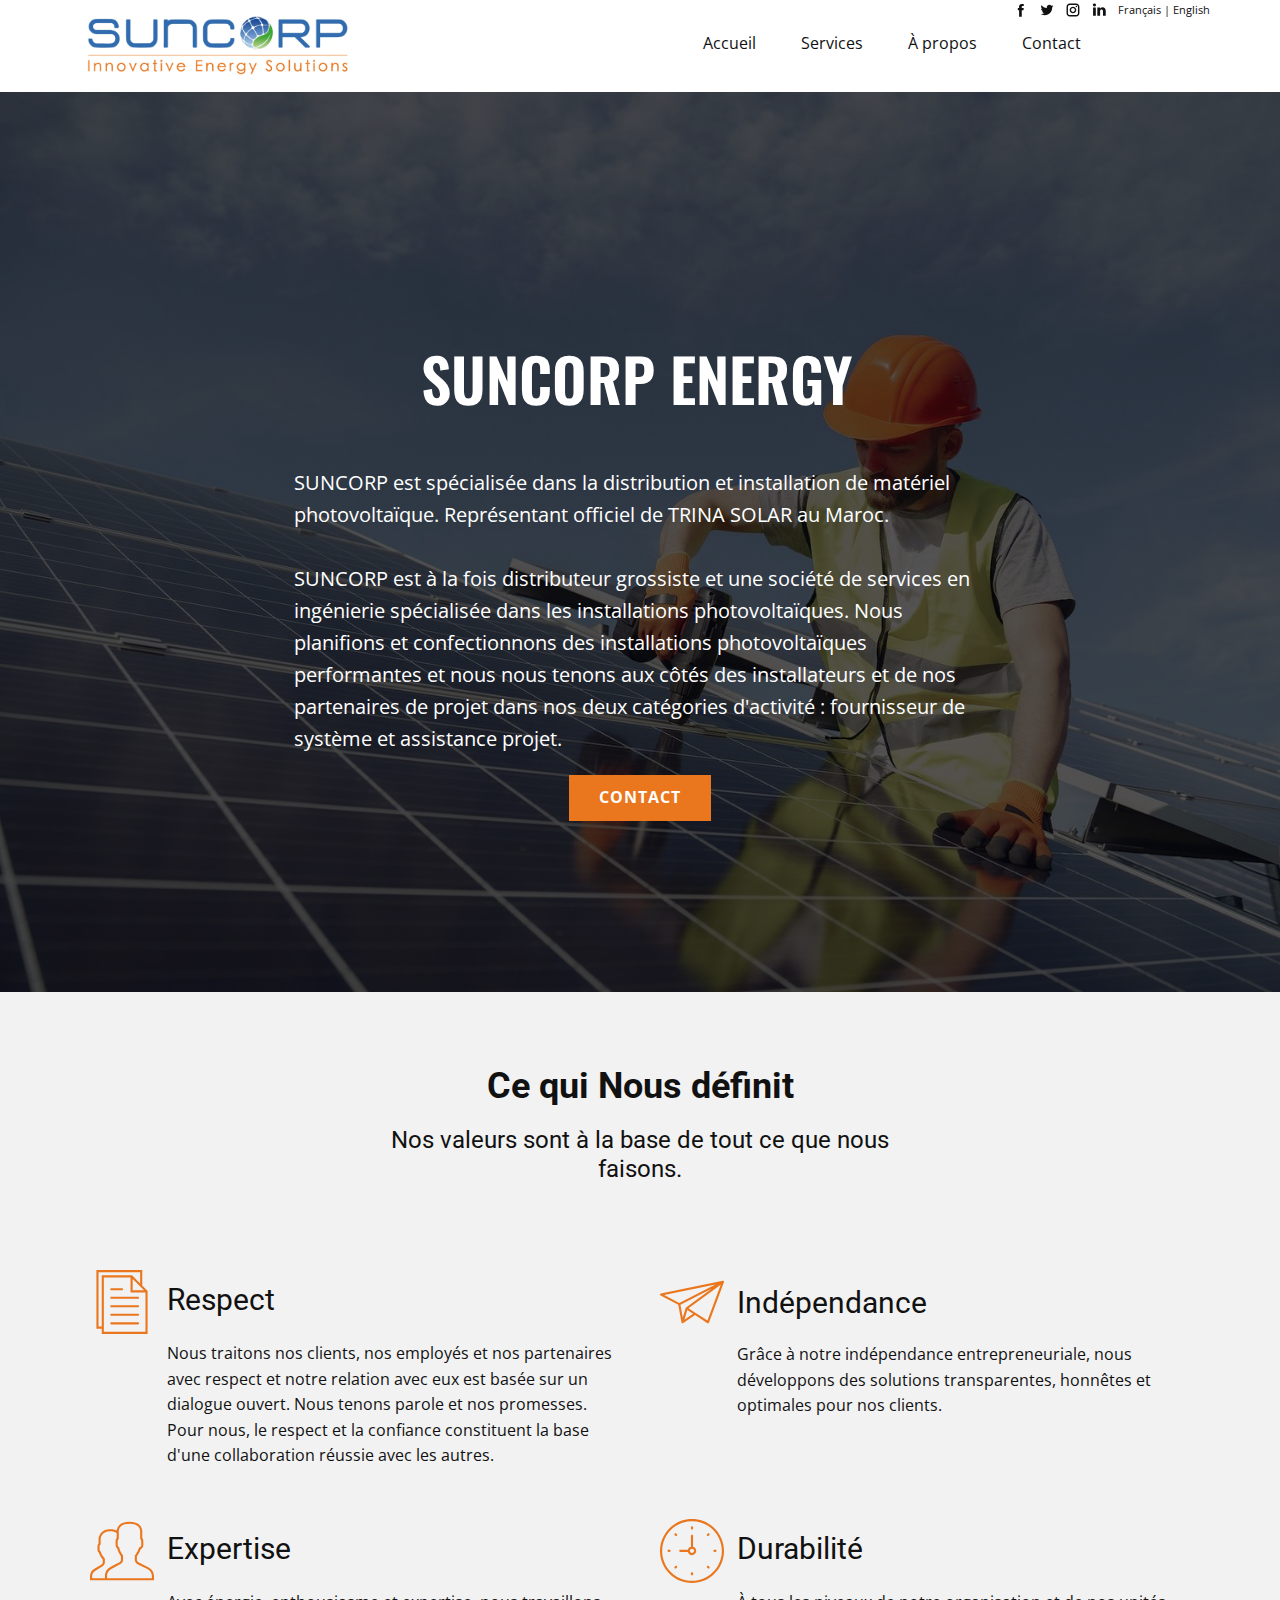
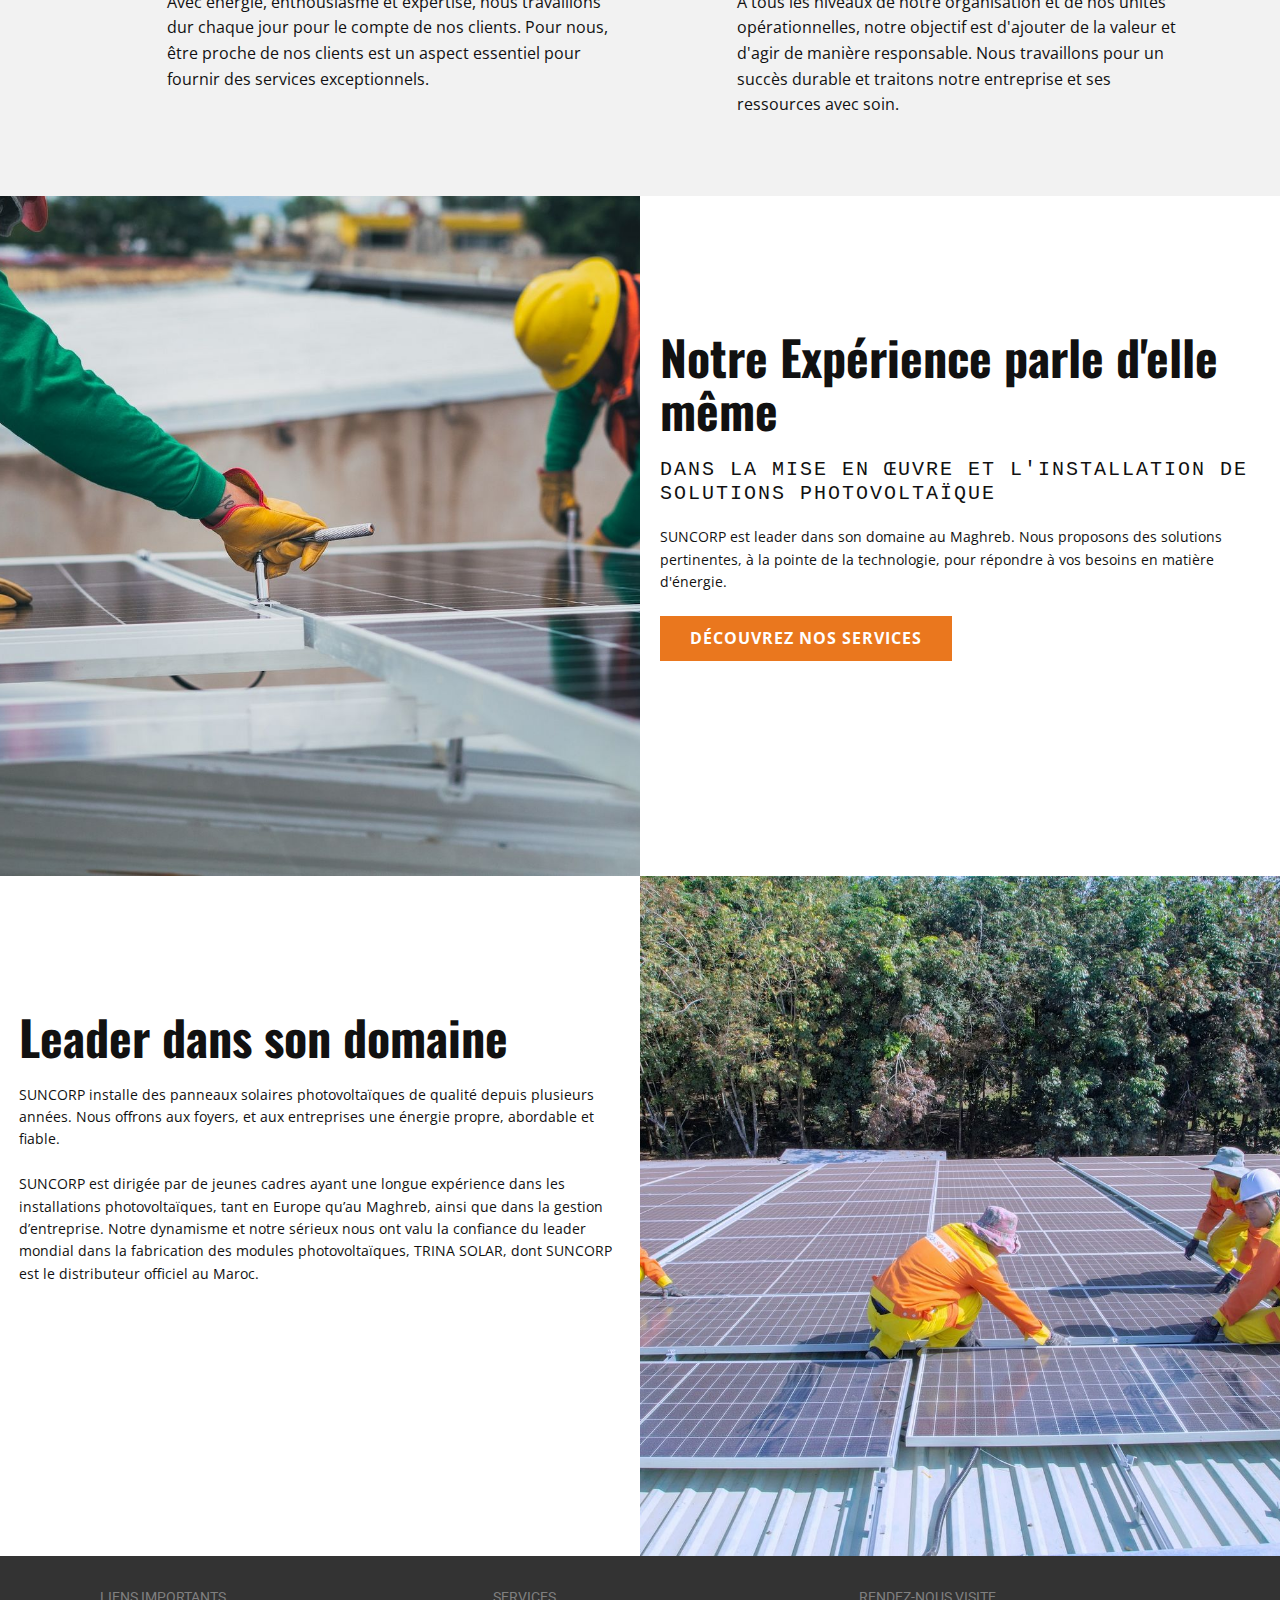
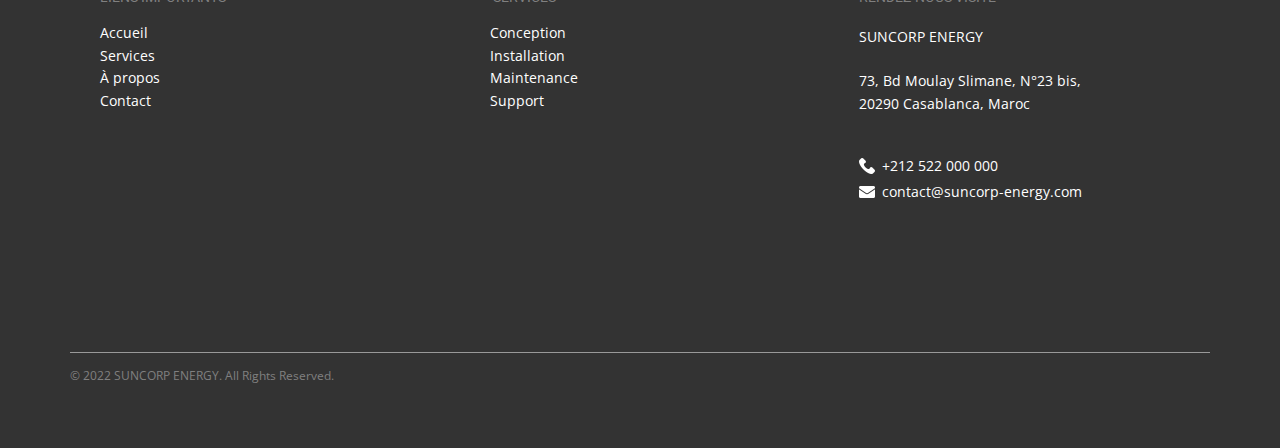
==== about.html @ 99ad9b50 "Update website" ====
<!DOCTYPE html>
<html style="font-size: 16px;">
  <head>
    <meta name="viewport" content="width=device-width, initial-scale=1.0">
    <meta charset="utf-8">
    <meta name="keywords" content="">
    <meta name="description" content="">
    <meta name="page_type" content="np-template-header-footer-from-plugin">
    <title>SUNCORP - À propos</title>
    <link rel="stylesheet" href="nicepage.css" media="screen">
<link rel="stylesheet" href="about.css" media="screen">
    <script class="u-script" type="text/javascript" src="jquery.js" defer=""></script>
    <script class="u-script" type="text/javascript" src="nicepage.js" defer=""></script>
    <link rel="icon" href="images/favicon.png">
    <link id="u-theme-google-font" rel="stylesheet" href="https://fonts.googleapis.com/css?family=Roboto:100,100i,300,300i,400,400i,500,500i,700,700i,900,900i|Open+Sans:300,300i,400,400i,500,500i,600,600i,700,700i,800,800i">
    <link id="u-page-google-font" rel="stylesheet" href="https://fonts.googleapis.com/css?family=Oswald:200,300,400,500,600,700">
    
    
    
    
    
    <script type="application/ld+json">{
		"@context": "http://schema.org",
		"@type": "Organization",
		"name": "suncorp",
		"logo": "images/logo.jpg",
		"sameAs": [
				"https://www.facebook.com/suncorp.energy"
		]
}</script>
    <meta name="theme-color" content="#ea771e">
    <meta property="og:title" content="SUNCORP - À propos">
    <meta property="og:description" content="">
    <meta property="og:type" content="website">
  </head>
  <body class="u-body u-xl-mode"><header class="u-clearfix u-header u-sticky u-sticky-ff0d u-white u-header" id="sec-28bf"><div class="u-clearfix u-sheet u-sheet-1">
        <p class="u-text u-text-default u-text-1"> &nbsp;<a href="/" class="u-active-none u-border-none u-btn u-button-link u-button-style u-hover-none u-none u-btn-1">Français</a> | <a href="/" class="u-active-none u-border-none u-btn u-button-link u-button-style u-hover-none u-none u-btn-2">English</a>
        </p>
        <div class="u-social-icons u-spacing-10 u-social-icons-1">
          <a class="u-social-url" target="_blank" href="https://www.facebook.com/suncorp.energy" title="Facebook"><span class="u-icon u-icon-circle u-social-facebook u-social-icon u-icon-1"><svg class="u-svg-link" preserveAspectRatio="xMidYMin slice" viewBox="0 0 112.2 112.2"><use xmlns:xlink="http://www.w3.org/1999/xlink" xlink:href="#svg-a1e9"></use></svg><svg x="0px" y="0px" viewBox="0 0 112.2 112.2" enable-background="new 0 0 112.2 112.2" xml:space="preserve" id="svg-a1e9" class="u-svg-content"><path d="M75.5,28.8H65.4c-1.5,0-4,0.9-4,4.3v9.4h13.9l-1.5,15.8H61.4v45.1H42.8V58.3h-8.8V42.4h8.8V32.2 c0-7.4,3.4-18.8,18.8-18.8h13.8v15.4H75.5z"></path></svg></span>
          </a>
          <a class="u-social-url" target="_blank" href=""><span class="u-icon u-icon-circle u-social-icon u-social-twitter u-icon-2"><svg class="u-svg-link" preserveAspectRatio="xMidYMin slice" viewBox="0 0 112.2 112.2"><use xmlns:xlink="http://www.w3.org/1999/xlink" xlink:href="#svg-e3d8"></use></svg><svg x="0px" y="0px" viewBox="0 0 112.2 112.2" enable-background="new 0 0 112.2 112.2" xml:space="preserve" id="svg-e3d8" class="u-svg-content"><path d="M92.2,38.2c0,0.8,0,1.6,0,2.3c0,24.3-18.6,52.4-52.6,52.4c-10.6,0.1-20.2-2.9-28.5-8.2 c1.4,0.2,2.9,0.2,4.4,0.2c8.7,0,16.7-2.9,23-7.9c-8.1-0.2-14.9-5.5-17.3-12.8c1.1,0.2,2.4,0.2,3.4,0.2c1.6,0,3.3-0.2,4.8-0.7 c-8.4-1.6-14.9-9.2-14.9-18c0-0.2,0-0.2,0-0.2c2.5,1.4,5.4,2.2,8.4,2.3c-5-3.3-8.3-8.9-8.3-15.4c0-3.4,1-6.5,2.5-9.2 c9.1,11.1,22.7,18.5,38,19.2c-0.2-1.4-0.4-2.8-0.4-4.3c0.1-10,8.3-18.2,18.5-18.2c5.4,0,10.1,2.2,13.5,5.7c4.3-0.8,8.1-2.3,11.7-4.5 c-1.4,4.3-4.3,7.9-8.1,10.1c3.7-0.4,7.3-1.4,10.6-2.9C98.9,32.3,95.7,35.5,92.2,38.2z"></path></svg></span>
          </a>
          <a class="u-social-url" target="_blank" href=""><span class="u-icon u-icon-circle u-social-icon u-social-instagram u-icon-3"><svg class="u-svg-link" preserveAspectRatio="xMidYMin slice" viewBox="0 0 112.2 112.2"><use xmlns:xlink="http://www.w3.org/1999/xlink" xlink:href="#svg-45d4"></use></svg><svg x="0px" y="0px" viewBox="0 0 112.2 112.2" enable-background="new 0 0 112.2 112.2" xml:space="preserve" id="svg-45d4" class="u-svg-content"><path d="M55.9,32.9c-12.8,0-23.2,10.4-23.2,23.2s10.4,23.2,23.2,23.2s23.2-10.4,23.2-23.2S68.7,32.9,55.9,32.9z M55.9,69.4c-7.4,0-13.3-6-13.3-13.3c-0.1-7.4,6-13.3,13.3-13.3s13.3,6,13.3,13.3C69.3,63.5,63.3,69.4,55.9,69.4z"></path><path d="M79.7,26.8c-3,0-5.4,2.5-5.4,5.4s2.5,5.4,5.4,5.4c3,0,5.4-2.5,5.4-5.4S82.7,26.8,79.7,26.8z"></path><path d="M78.2,11H33.5C21,11,10.8,21.3,10.8,33.7v44.7c0,12.6,10.2,22.8,22.7,22.8h44.7c12.6,0,22.7-10.2,22.7-22.7 V33.7C100.8,21.1,90.6,11,78.2,11z M91,78.4c0,7.1-5.8,12.8-12.8,12.8H33.5c-7.1,0-12.8-5.8-12.8-12.8V33.7 c0-7.1,5.8-12.8,12.8-12.8h44.7c7.1,0,12.8,5.8,12.8,12.8V78.4z"></path></svg></span>
          </a>
          <a class="u-social-url" target="_blank" href=""><span class="u-icon u-icon-circle u-social-icon u-social-linkedin u-icon-4"><svg class="u-svg-link" preserveAspectRatio="xMidYMin slice" viewBox="0 0 112.2 112.2"><use xmlns:xlink="http://www.w3.org/1999/xlink" xlink:href="#svg-11f6"></use></svg><svg x="0px" y="0px" viewBox="0 0 112.2 112.2" enable-background="new 0 0 112.2 112.2" xml:space="preserve" id="svg-11f6" class="u-svg-content"><path d="M33.8,96.8H14.5v-58h19.3V96.8z M24.1,30.9L24.1,30.9c-6.6,0-10.8-4.5-10.8-10.1c0-5.8,4.3-10.1,10.9-10.1 S34.9,15,35.1,20.8C35.1,26.4,30.8,30.9,24.1,30.9z M103.3,96.8H84.1v-31c0-7.8-2.7-13.1-9.8-13.1c-5.3,0-8.5,3.6-9.9,7.1 c-0.6,1.3-0.6,3-0.6,4.8V97H44.5c0,0,0.3-52.6,0-58h19.3v8.2c2.6-3.9,7.2-9.6,17.4-9.6c12.7,0,22.2,8.4,22.2,26.1V96.8z"></path></svg></span>
          </a>
        </div>
        <a href="/" class="u-align-left u-image u-logo u-image-1" data-image-width="1600" data-image-height="385" title="Home">
          <img src="images/logo.jpg" class="u-logo-image u-logo-image-1">
        </a>
        <nav class="u-menu u-menu-dropdown u-offcanvas u-menu-1">
          <div class="menu-collapse" style="font-size: 1rem; letter-spacing: 0px;">
            <a class="u-button-style u-custom-left-right-menu-spacing u-custom-padding-bottom u-custom-text-color u-custom-top-bottom-menu-spacing u-nav-link u-text-active-palette-1-base u-text-hover-palette-2-base" href="#">
              <svg class="u-svg-link" viewBox="0 0 24 24"><use xmlns:xlink="http://www.w3.org/1999/xlink" xlink:href="#menu-hamburger"></use></svg>
              <svg class="u-svg-content" version="1.1" id="menu-hamburger" viewBox="0 0 16 16" x="0px" y="0px" xmlns:xlink="http://www.w3.org/1999/xlink" xmlns="http://www.w3.org/2000/svg"><g><rect y="1" width="16" height="2"></rect><rect y="7" width="16" height="2"></rect><rect y="13" width="16" height="2"></rect>
</g></svg>
            </a>
          </div>
          <div class="u-custom-menu u-nav-container">
            <ul class="u-nav u-spacing-15 u-unstyled u-nav-1"><li class="u-nav-item"><a class="u-button-style u-nav-link" href="index.html" style="padding: 10px 15px;">Accueil</a>
</li><li class="u-nav-item"><a class="u-button-style u-nav-link" href="index.html#sec-e8bd" data-page-id="67477769" style="padding: 10px 15px;">Services</a>
</li><li class="u-nav-item"><a class="u-button-style u-nav-link" href="about.html" style="padding: 10px 15px;">À propos</a>
</li><li class="u-nav-item"><a class="u-button-style u-nav-link" href="contact.html" style="padding: 10px 15px;">Contact</a>
</li></ul>
          </div>
          <div class="u-custom-menu u-nav-container-collapse">
            <div class="u-black u-container-style u-inner-container-layout u-opacity u-opacity-95 u-sidenav">
              <div class="u-inner-container-layout u-sidenav-overflow">
                <div class="u-menu-close"></div>
                <ul class="u-align-center u-nav u-popupmenu-items u-unstyled u-nav-2"><li class="u-nav-item"><a class="u-button-style u-nav-link" href="index.html">Accueil</a>
</li><li class="u-nav-item"><a class="u-button-style u-nav-link" href="index.html#sec-e8bd" data-page-id="67477769">Services</a>
</li><li class="u-nav-item"><a class="u-button-style u-nav-link" href="about.html">À propos</a>
</li><li class="u-nav-item"><a class="u-button-style u-nav-link" href="contact.html">Contact</a>
</li></ul>
              </div>
            </div>
            <div class="u-black u-menu-overlay u-opacity u-opacity-70"></div>
          </div>
        </nav>
      </div><style class="u-sticky-style" data-style-id="ff0d">.u-sticky-fixed.u-sticky-ff0d:before, .u-body.u-sticky-fixed .u-sticky-ff0d:before {
borders: bottom !important; border-width: 1px !important; border-color: #eaeaea !important
}</style></header> 
    <section class="u-clearfix u-image u-shading u-valign-middle-md u-valign-middle-sm u-valign-middle-xs u-section-1" id="sec-926a" data-image-width="1600" data-image-height="1067">
      <div class="u-clearfix u-sheet u-valign-middle-md u-valign-middle-sm u-valign-middle-xs u-sheet-1">
        <div class="u-align-left u-container-style u-expanded-width-sm u-expanded-width-xs u-group u-group-1">
          <div class="u-container-layout u-container-layout-1">
            <h1 class="u-custom-font u-font-oswald u-text u-title u-text-1">SUNCORP ENERGY</h1>
            <p class="u-large-text u-text u-text-variant u-text-2"> SUNCORP est spécialisée dans la distribution et installation de matériel photovoltaïque. Représentant officiel de TRINA SOLAR au Maroc.<br>
              <br>SUNCORP est à la fois distributeur grossiste et une société de services en ingénierie spécialisée dans les installations photovoltaïques. Nous planifions et confectionnons des installations photovoltaïques performantes et nous nous tenons aux côtés des installateurs et de nos partenaires de projet dans nos deux catégories d'activité : fournisseur de système et assistance projet.<br>
            </p>
            <a href="contact.html" data-page-id="290697170" class="u-btn u-button-style u-hover-palette-1-dark-1 u-palette-1-base u-text-body-alt-color u-btn-1">Contact</a>
          </div>
        </div>
      </div>
    </section>
    <section class="u-clearfix u-grey-5 u-section-2" id="sec-b0e8">
      <div class="u-clearfix u-sheet u-sheet-1">
        <div class="u-align-center u-container-style u-group u-group-1">
          <div class="u-container-layout u-valign-middle u-container-layout-1">
            <h2 class="u-text u-text-1"> Ce qui Nous définit</h2>
            <h4 class="u-text u-text-2"> Nos valeurs sont à la base de tout ce que nous faisons.</h4>
          </div>
        </div>
        <div class="u-clearfix u-expanded-width u-layout-wrap u-layout-wrap-1">
          <div class="u-layout">
            <div class="u-layout-col">
              <div class="u-size-30">
                <div class="u-layout-row">
                  <div class="u-container-style u-layout-cell u-left-cell u-size-30 u-layout-cell-1">
                    <div class="u-container-layout u-valign-top"><span class="u-icon u-icon-circle u-text-palette-1-base u-icon-1"><svg class="u-svg-link" preserveAspectRatio="xMidYMin slice" viewBox="0 0 60 60" style=""><use xmlns:xlink="http://www.w3.org/1999/xlink" xlink:href="#svg-6475"></use></svg><svg class="u-svg-content" viewBox="0 0 60 60" x="0px" y="0px" id="svg-6475" style="enable-background:new 0 0 60 60;"><g><path d="M45,25H20c-0.552,0-1,0.447-1,1s0.448,1,1,1h25c0.552,0,1-0.447,1-1S45.552,25,45,25z"></path><path d="M20,19h10c0.552,0,1-0.447,1-1s-0.448-1-1-1H20c-0.552,0-1,0.447-1,1S19.448,19,20,19z"></path><path d="M45,33H20c-0.552,0-1,0.447-1,1s0.448,1,1,1h25c0.552,0,1-0.447,1-1S45.552,33,45,33z"></path><path d="M45,41H20c-0.552,0-1,0.447-1,1s0.448,1,1,1h25c0.552,0,1-0.447,1-1S45.552,41,45,41z"></path><path d="M45,49H20c-0.552,0-1,0.447-1,1s0.448,1,1,1h25c0.552,0,1-0.447,1-1S45.552,49,45,49z"></path><path d="M49,14.586V0H6v55h5v5h43V19.586L49,14.586z M40,8.414l9,9L50.586,19H40V8.414z M8,53V2h39v10.586L39.414,5H11v48H8z    M13,58v-3V7h25v14h14v37H13z"></path>
</g></svg></span>
                      <h2 class="u-text u-text-3"> Respect</h2>
                      <p class="u-text u-text-4"> Nous traitons nos clients, nos employés et nos partenaires avec respect et notre relation avec eux est basée sur un dialogue ouvert. Nous tenons parole et nos promesses. Pour nous, le respect et la confiance constituent la base d'une collaboration réussie avec les autres.</p>
                    </div>
                  </div>
                  <div class="u-container-style u-layout-cell u-right-cell u-size-30 u-layout-cell-2">
                    <div class="u-container-layout"><span class="u-icon u-icon-circle u-text-palette-1-base u-icon-2"><svg class="u-svg-link" preserveAspectRatio="xMidYMin slice" viewBox="0 0 60.062 60.062" style=""><use xmlns:xlink="http://www.w3.org/1999/xlink" xlink:href="#svg-dc50"></use></svg><svg class="u-svg-content" viewBox="0 0 60.062 60.062" x="0px" y="0px" id="svg-dc50" style="enable-background:new 0 0 60.062 60.062;"><path d="M60.046,11.196c0.004-0.024,0.011-0.048,0.013-0.072c0.007-0.074-0.001-0.149-0.01-0.224  c-0.002-0.019,0.001-0.037-0.002-0.056c-0.018-0.099-0.051-0.196-0.1-0.289c-0.008-0.016-0.019-0.031-0.028-0.047  c-0.002-0.002-0.002-0.005-0.003-0.008c-0.001-0.002-0.004-0.003-0.005-0.006c-0.007-0.011-0.013-0.023-0.02-0.033  c-0.062-0.091-0.137-0.166-0.221-0.23c-0.019-0.014-0.041-0.022-0.061-0.035c-0.074-0.049-0.152-0.089-0.236-0.116  c-0.037-0.012-0.074-0.018-0.112-0.025c-0.073-0.015-0.146-0.022-0.222-0.02c-0.04,0.001-0.078,0.003-0.118,0.009  c-0.026,0.004-0.051,0-0.077,0.006L0.798,22.046c-0.413,0.086-0.729,0.421-0.788,0.839s0.15,0.828,0.523,1.025l16.632,8.773  l2.917,16.187c-0.002,0.012,0.001,0.025,0,0.037c-0.01,0.08-0.011,0.158-0.001,0.237c0.005,0.04,0.01,0.078,0.02,0.117  c0.023,0.095,0.06,0.184,0.11,0.268c0.01,0.016,0.01,0.035,0.021,0.051c0.003,0.005,0.008,0.009,0.012,0.013  c0.013,0.019,0.031,0.034,0.046,0.053c0.047,0.058,0.096,0.111,0.152,0.156c0.009,0.007,0.015,0.018,0.025,0.025  c0.015,0.011,0.032,0.014,0.047,0.024c0.061,0.04,0.124,0.073,0.191,0.099c0.027,0.01,0.052,0.022,0.08,0.03  c0.09,0.026,0.183,0.044,0.277,0.044c0.001,0,0.002,0,0.003,0h0c0,0,0,0,0,0c0.004,0,0.008-0.002,0.012-0.002  c0.017,0.001,0.034,0.002,0.051,0.002c0.277,0,0.527-0.124,0.712-0.315l11.079-7.386l11.6,7.54c0.164,0.106,0.354,0.161,0.545,0.161  c0.105,0,0.212-0.017,0.315-0.051c0.288-0.096,0.518-0.318,0.623-0.604l13.996-37.989c0.013-0.034,0.024-0.069,0.033-0.105  c0.004-0.015,0.005-0.03,0.008-0.044C60.042,11.22,60.044,11.208,60.046,11.196z M48.464,17.579L24.471,35.22  c-0.039,0.029-0.07,0.065-0.104,0.099c-0.013,0.012-0.026,0.022-0.037,0.035c-0.021,0.023-0.04,0.046-0.059,0.071  c-0.018,0.024-0.032,0.049-0.048,0.074c-0.037,0.06-0.068,0.122-0.092,0.188c-0.005,0.013-0.013,0.023-0.017,0.036  c-0.001,0.004-0.005,0.006-0.006,0.01l-2.75,8.937l-2.179-12.091L48.464,17.579z M22.908,46.594l2.726-9.004l4.244,2.759  l1.214,0.789l-4.124,2.749L22.908,46.594z M52.044,13.498L18.071,30.899l-14.14-7.458L52.044,13.498z M44.559,47.504L29.154,37.492  l-2.333-1.517l30.154-22.172L44.559,47.504z"></path></svg></span>
                      <h2 class="u-text u-text-5"> Indépendance</h2>
                      <p class="u-text u-text-6"> Grâce à notre indépendance entrepreneuriale, nous développons des solutions transparentes, honnêtes et optimales pour nos clients.</p>
                    </div>
                  </div>
                </div>
              </div>
              <div class="u-size-30">
                <div class="u-layout-row">
                  <div class="u-container-style u-layout-cell u-left-cell u-size-30 u-layout-cell-3">
                    <div class="u-container-layout u-valign-top"><span class="u-icon u-icon-circle u-text-palette-1-base u-icon-3"><svg class="u-svg-link" preserveAspectRatio="xMidYMin slice" viewBox="0 0 60 60" style=""><use xmlns:xlink="http://www.w3.org/1999/xlink" xlink:href="#svg-55d1"></use></svg><svg class="u-svg-content" viewBox="0 0 60 60" x="0px" y="0px" id="svg-55d1" style="enable-background:new 0 0 60 60;"><path d="M55.014,45.389l-9.553-4.776C44.56,40.162,44,39.256,44,38.248v-3.381c0.229-0.28,0.47-0.599,0.719-0.951  c1.239-1.75,2.232-3.698,2.954-5.799C49.084,27.47,50,26.075,50,24.5v-4c0-0.963-0.36-1.896-1-2.625v-5.319  c0.056-0.55,0.276-3.824-2.092-6.525C44.854,3.688,41.521,2.5,37,2.5s-7.854,1.188-9.908,3.53c-1.435,1.637-1.918,3.481-2.064,4.805  C23.314,9.949,21.294,9.5,19,9.5c-10.389,0-10.994,8.855-11,9v4.579c-0.648,0.706-1,1.521-1,2.33v3.454  c0,1.079,0.483,2.085,1.311,2.765c0.825,3.11,2.854,5.46,3.644,6.285v2.743c0,0.787-0.428,1.509-1.171,1.915l-6.653,4.173  C1.583,48.134,0,50.801,0,53.703V57.5h14h2h44v-4.043C60,50.019,58.089,46.927,55.014,45.389z M14,53.262V55.5H2v-1.797  c0-2.17,1.184-4.164,3.141-5.233l6.652-4.173c1.333-0.727,2.161-2.121,2.161-3.641v-3.591l-0.318-0.297  c-0.026-0.024-2.683-2.534-3.468-5.955l-0.091-0.396l-0.342-0.22C9.275,29.899,9,29.4,9,28.863v-3.454  c0-0.36,0.245-0.788,0.671-1.174L10,23.938l-0.002-5.38C10.016,18.271,10.537,11.5,19,11.5c2.393,0,4.408,0.553,6,1.644v4.731  c-0.64,0.729-1,1.662-1,2.625v4c0,0.304,0.035,0.603,0.101,0.893c0.027,0.116,0.081,0.222,0.118,0.334  c0.055,0.168,0.099,0.341,0.176,0.5c0.001,0.002,0.002,0.003,0.003,0.005c0.256,0.528,0.629,1,1.099,1.377  c0.005,0.019,0.011,0.036,0.016,0.054c0.06,0.229,0.123,0.457,0.191,0.68l0.081,0.261c0.014,0.046,0.031,0.093,0.046,0.139  c0.035,0.108,0.069,0.215,0.105,0.321c0.06,0.175,0.123,0.356,0.196,0.553c0.031,0.082,0.065,0.156,0.097,0.237  c0.082,0.209,0.164,0.411,0.25,0.611c0.021,0.048,0.039,0.1,0.06,0.147l0.056,0.126c0.026,0.058,0.053,0.11,0.079,0.167  c0.098,0.214,0.194,0.421,0.294,0.621c0.016,0.032,0.031,0.067,0.047,0.099c0.063,0.125,0.126,0.243,0.189,0.363  c0.108,0.206,0.214,0.4,0.32,0.588c0.052,0.092,0.103,0.182,0.154,0.269c0.144,0.246,0.281,0.472,0.414,0.682  c0.029,0.045,0.057,0.092,0.085,0.135c0.242,0.375,0.452,0.679,0.626,0.916c0.046,0.063,0.086,0.117,0.125,0.17  c0.022,0.029,0.052,0.071,0.071,0.097v3.309c0,0.968-0.528,1.856-1.377,2.32l-2.646,1.443l-0.461-0.041l-0.188,0.395l-5.626,3.069  C15.801,46.924,14,49.958,14,53.262z M58,55.5H16v-2.238c0-2.571,1.402-4.934,3.659-6.164l8.921-4.866  C30.073,41.417,31,39.854,31,38.155v-4.018v-0.001l-0.194-0.232l-0.038-0.045c-0.002-0.003-0.064-0.078-0.165-0.21  c-0.006-0.008-0.012-0.016-0.019-0.024c-0.053-0.069-0.115-0.152-0.186-0.251c-0.001-0.002-0.002-0.003-0.003-0.005  c-0.149-0.207-0.336-0.476-0.544-0.8c-0.005-0.007-0.009-0.015-0.014-0.022c-0.098-0.153-0.202-0.32-0.308-0.497  c-0.008-0.013-0.016-0.026-0.024-0.04c-0.226-0.379-0.466-0.808-0.705-1.283c0,0-0.001-0.001-0.001-0.002  c-0.127-0.255-0.254-0.523-0.378-0.802l0,0c-0.017-0.039-0.035-0.077-0.052-0.116h0c-0.055-0.125-0.11-0.256-0.166-0.391  c-0.02-0.049-0.04-0.1-0.06-0.15c-0.052-0.131-0.105-0.263-0.161-0.414c-0.102-0.272-0.198-0.556-0.29-0.849l-0.055-0.178  c-0.006-0.02-0.013-0.04-0.019-0.061c-0.094-0.316-0.184-0.639-0.26-0.971l-0.091-0.396l-0.341-0.22  C26.346,25.803,26,25.176,26,24.5v-4c0-0.561,0.238-1.084,0.67-1.475L27,18.728V12.5v-0.354l-0.027-0.021  c-0.034-0.722,0.009-2.935,1.623-4.776C30.253,5.458,33.081,4.5,37,4.5c3.905,0,6.727,0.951,8.386,2.828  c1.947,2.201,1.625,5.017,1.623,5.041L47,18.728l0.33,0.298C47.762,19.416,48,19.939,48,20.5v4c0,0.873-0.572,1.637-1.422,1.899  l-0.498,0.153l-0.16,0.495c-0.669,2.081-1.622,4.003-2.834,5.713c-0.297,0.421-0.586,0.794-0.837,1.079L42,34.123v4.125  c0,1.77,0.983,3.361,2.566,4.153l9.553,4.776C56.513,48.374,58,50.78,58,53.457V55.5z"></path></svg></span>
                      <h2 class="u-text u-text-7">Expertise</h2>
                      <p class="u-text u-text-8"> Avec énergie, enthousiasme et expertise, nous travaillons dur chaque jour pour le compte de nos clients. Pour nous, être proche de nos clients est un aspect essentiel pour fournir des services exceptionnels.</p>
                    </div>
                  </div>
                  <div class="u-container-style u-layout-cell u-right-cell u-size-30 u-layout-cell-4">
                    <div class="u-container-layout"><span class="u-icon u-icon-circle u-text-palette-1-base u-icon-4"><svg class="u-svg-link" preserveAspectRatio="xMidYMin slice" viewBox="0 0 60 60" style=""><use xmlns:xlink="http://www.w3.org/1999/xlink" xlink:href="#svg-e6ef"></use></svg><svg class="u-svg-content" viewBox="0 0 60 60" x="0px" y="0px" id="svg-e6ef" style="enable-background:new 0 0 60 60;"><g><path d="M30,0C13.458,0,0,13.458,0,30s13.458,30,30,30s30-13.458,30-30S46.542,0,30,0z M30,58C14.561,58,2,45.439,2,30   S14.561,2,30,2s28,12.561,28,28S45.439,58,30,58z"></path><path d="M31,26.021V15.879c0-0.553-0.448-1-1-1s-1,0.447-1,1v10.142c-1.399,0.364-2.494,1.459-2.858,2.858H19c-0.552,0-1,0.447-1,1   s0.448,1,1,1h7.142c0.447,1.72,2,3,3.858,3c2.206,0,4-1.794,4-4C34,28.02,32.72,26.468,31,26.021z M30,31.879c-1.103,0-2-0.897-2-2   s0.897-2,2-2s2,0.897,2,2S31.103,31.879,30,31.879z"></path><path d="M30,9.879c0.552,0,1-0.447,1-1v-1c0-0.553-0.448-1-1-1s-1,0.447-1,1v1C29,9.432,29.448,9.879,30,9.879z"></path><path d="M30,49.879c-0.552,0-1,0.447-1,1v1c0,0.553,0.448,1,1,1s1-0.447,1-1v-1C31,50.326,30.552,49.879,30,49.879z"></path><path d="M52,28.879h-1c-0.552,0-1,0.447-1,1s0.448,1,1,1h1c0.552,0,1-0.447,1-1S52.552,28.879,52,28.879z"></path><path d="M9,28.879H8c-0.552,0-1,0.447-1,1s0.448,1,1,1h1c0.552,0,1-0.447,1-1S9.552,28.879,9,28.879z"></path><path d="M44.849,13.615l-0.707,0.707c-0.391,0.391-0.391,1.023,0,1.414c0.195,0.195,0.451,0.293,0.707,0.293   s0.512-0.098,0.707-0.293l0.707-0.707c0.391-0.391,0.391-1.023,0-1.414S45.24,13.225,44.849,13.615z"></path><path d="M14.444,44.021l-0.707,0.707c-0.391,0.391-0.391,1.023,0,1.414c0.195,0.195,0.451,0.293,0.707,0.293   s0.512-0.098,0.707-0.293l0.707-0.707c0.391-0.391,0.391-1.023,0-1.414S14.834,43.631,14.444,44.021z"></path><path d="M45.556,44.021c-0.391-0.391-1.023-0.391-1.414,0s-0.391,1.023,0,1.414l0.707,0.707c0.195,0.195,0.451,0.293,0.707,0.293   s0.512-0.098,0.707-0.293c0.391-0.391,0.391-1.023,0-1.414L45.556,44.021z"></path><path d="M15.151,13.615c-0.391-0.391-1.023-0.391-1.414,0s-0.391,1.023,0,1.414l0.707,0.707c0.195,0.195,0.451,0.293,0.707,0.293   s0.512-0.098,0.707-0.293c0.391-0.391,0.391-1.023,0-1.414L15.151,13.615z"></path>
</g></svg></span>
                      <h2 class="u-text u-text-9"> Durabilité</h2>
                      <p class="u-text u-text-10"> À tous les niveaux de notre organisation et de nos unités opérationnelles, notre objectif est d'ajouter de la valeur et d'agir de manière responsable. Nous travaillons pour un succès durable et traitons notre entreprise et ses ressources avec soin.</p>
                    </div>
                  </div>
                </div>
              </div>
            </div>
          </div>
        </div>
      </div>
    </section>
    <section class="u-clearfix u-valign-middle-sm u-valign-middle-xs u-section-3" id="sec-120a">
      <div class="u-clearfix u-expanded-width u-layout-wrap u-layout-wrap-1">
        <div class="u-layout">
          <div class="u-layout-row">
            <div class="u-container-style u-image u-layout-cell u-left-cell u-size-30 u-image-1" data-image-width="1919" data-image-height="1282">
              <div class="u-container-layout u-container-layout-1"></div>
            </div>
            <div class="u-container-style u-layout-cell u-right-cell u-size-30 u-layout-cell-2">
              <div class="u-container-layout u-container-layout-2">
                <h2 class="u-custom-font u-font-oswald u-text u-text-1">Notre Expérience parle d'elle même</h2>
                <h4 class="u-custom-font u-font-courier-new u-text u-text-2">Dans la mise en œuvre et l'installation de solutions photovoltaïque</h4>
                <p class="u-text u-text-3"> SUNCORP est leader dans son domaine au Maghreb. Nous proposons des solutions pertinentes, à la pointe de la technologie, pour répondre à vos besoins en matière d'énergie.<br>
                </p>
                <a href="index.html#sec-e8bd" data-page-id="67477769" class="u-btn u-button-style u-hover-palette-1-dark-1 u-palette-1-base u-text-body-alt-color u-btn-1">Découvrez nos services</a>
              </div>
            </div>
          </div>
        </div>
      </div>
    </section>
    <section class="u-clearfix u-valign-middle-sm u-valign-middle-xs u-section-4" id="sec-495d">
      <div class="u-clearfix u-expanded-width u-layout-wrap u-layout-wrap-1">
        <div class="u-layout">
          <div class="u-layout-row">
            <div class="u-container-style u-layout-cell u-left-cell u-shape-rectangle u-size-30 u-layout-cell-1">
              <div class="u-container-layout u-container-layout-1">
                <h2 class="u-custom-font u-font-oswald u-text u-text-1"> Leader dans son domaine</h2>
                <p class="u-text u-text-2">SUNCORP installe des panneaux solaires photovoltaïques de qualité depuis plusieurs années. Nous offrons aux foyers, et aux entreprises une énergie propre, abordable et fiable.<br>
                  <br>SUNCORP est dirigée par de jeunes cadres ayant une longue expérience dans les installations photovoltaïques, tant en Europe qu’au Maghreb, ainsi que&nbsp;dans la gestion d’entreprise. Notre dynamisme et notre sérieux nous ont valu la confiance du leader mondial dans la fabrication des modules photovoltaïques, TRINA SOLAR, dont SUNCORP est le distributeur officiel au Maroc.<br>
                </p>
              </div>
            </div>
            <div class="u-container-style u-image u-layout-cell u-right-cell u-size-30 u-image-1" data-image-width="1920" data-image-height="1280">
              <div class="u-container-layout u-container-layout-2"></div>
            </div>
          </div>
        </div>
      </div>
    </section>
    
    
    <footer class="u-align-center u-clearfix u-footer u-grey-dark-2 u-footer" id="sec-d905"><div class="u-align-left u-clearfix u-sheet u-sheet-1">
        <div class="u-clearfix u-expanded-width u-gutter-30 u-layout-wrap u-layout-wrap-1">
          <div class="u-gutter-0 u-layout">
            <div class="u-layout-row">
              <div class="u-align-left u-container-style u-layout-cell u-left-cell u-size-19-sm u-size-19-xs u-size-20-lg u-size-20-xl u-size-60-md u-layout-cell-1">
                <div class="u-container-layout u-valign-top u-container-layout-1"><!--position-->
                  <div data-position="" class="u-position u-position-1"><!--block-->
                    <div class="u-block">
                      <div class="u-block-container u-clearfix"><!--block_header-->
                        <h5 class="u-block-header u-text u-text-grey-50 u-text-1"><!--block_header_content--> LIENS IMPORTANTS<br>
                          <br><!--/block_header_content-->
                        </h5><!--/block_header--><!--block_content-->
                        <div class="u-block-content u-text u-text-2"><!--block_content_content-->
                          <a href="index.html" data-page-id="67477769" class="u-active-none u-border-none u-btn u-button-link u-button-style u-hover-none u-none u-text-white u-btn-1">Accueil</a>
                          <br>
                          <a href="index.html#sec-e8bd" data-page-id="67477769" class="u-active-none u-border-none u-btn u-button-link u-button-style u-hover-none u-none u-text-white u-btn-2">Services</a>
                          <br>
                          <a href="about.html" data-page-id="1779119305" class="u-active-none u-border-none u-btn u-button-link u-button-style u-hover-none u-none u-text-white u-btn-3"> À propos</a>
                          <br>
                          <a href="contact.html" data-page-id="290697170" class="u-active-none u-border-none u-btn u-button-link u-button-style u-hover-none u-none u-text-white u-btn-4">Contact</a><!--/block_content_content-->
                        </div><!--/block_content-->
                      </div>
                    </div><!--/block-->
                  </div><!--/position-->
                </div>
              </div>
              <div class="u-align-left u-container-style u-layout-cell u-size-15-sm u-size-15-xs u-size-17-lg u-size-19-xl u-size-60-md u-layout-cell-2">
                <div class="u-container-layout u-valign-top-md u-valign-top-sm u-valign-top-xs u-container-layout-2"><!--position-->
                  <div data-position="" class="u-position u-position-2"><!--block-->
                    <div class="u-block">
                      <div class="u-block-container u-clearfix"><!--block_header-->
                        <h5 class="u-block-header u-text u-text-grey-50 u-text-3"><!--block_header_content--> &nbsp;​SERVICES<br>
                          <br><!--/block_header_content-->
                        </h5><!--/block_header--><!--block_content-->
                        <div class="u-block-content u-text u-text-4"><!--block_content_content-->Conception<br>Installation<br>Maintenance<br>Support<!--/block_content_content-->
                        </div><!--/block_content-->
                      </div>
                    </div><!--/block-->
                  </div><!--/position-->
                </div>
              </div>
              <div class="u-align-left u-container-style u-layout-cell u-right-cell u-size-21-xl u-size-23-lg u-size-28-sm u-size-28-xs u-size-60-md u-layout-cell-3">
                <div class="u-container-layout u-container-layout-3"><!--position-->
                  <div data-position="" class="u-position u-position-3"><!--block-->
                    <div class="u-block">
                      <div class="u-block-container u-clearfix"><!--block_header-->
                        <h5 class="u-block-header u-text u-text-grey-50 u-text-5"><!--block_header_content--> RENDEZ-NOUS VISITE<br><!--/block_header_content-->
                        </h5><!--/block_header--><!--block_content-->
                        <p class="u-block-content u-text u-text-6"><!--block_content_content-->SUNCORP ENERGY<br>
                          <br> 73, Bd Moulay Slimane, N°23 bis,&nbsp;<br>20290 Casablanca, Maroc<br>
                          <br><!--/block_content_content-->
                        </p><!--/block_content-->
                      </div>
                    </div><!--/block-->
                  </div><!--/position-->
                  <div class="u-clearfix u-group-elements u-group-elements-1">
                    <p class="u-text u-text-7"> +​212 522 000 000</p><span class="u-align-left u-file-icon u-icon u-text-white u-icon-1"><img src="images/3.png" alt=""></span>
                  </div>
                  <div class="u-clearfix u-group-elements u-group-elements-2"><span class="u-align-left u-file-icon u-icon u-text-white u-icon-2"><img src="images/4.png" alt=""></span>
                    <p class="u-text u-text-8"> conta<span style="font-weight: 400;"></span>ct@suncorp-energy.com
                    </p>
                  </div>
                </div>
              </div>
            </div>
          </div>
        </div>
        <div class="u-border-1 u-border-white u-expanded-width u-line u-line-horizontal u-opacity u-opacity-50 u-line-1"></div>
        <p class="u-text u-text-default-lg u-text-default-md u-text-default-xl u-text-grey-50 u-text-9"> © 2022 SUNCORP ENERG​Y. All Rights Reserved.</p>
      </div></footer>
  </body>
</html>
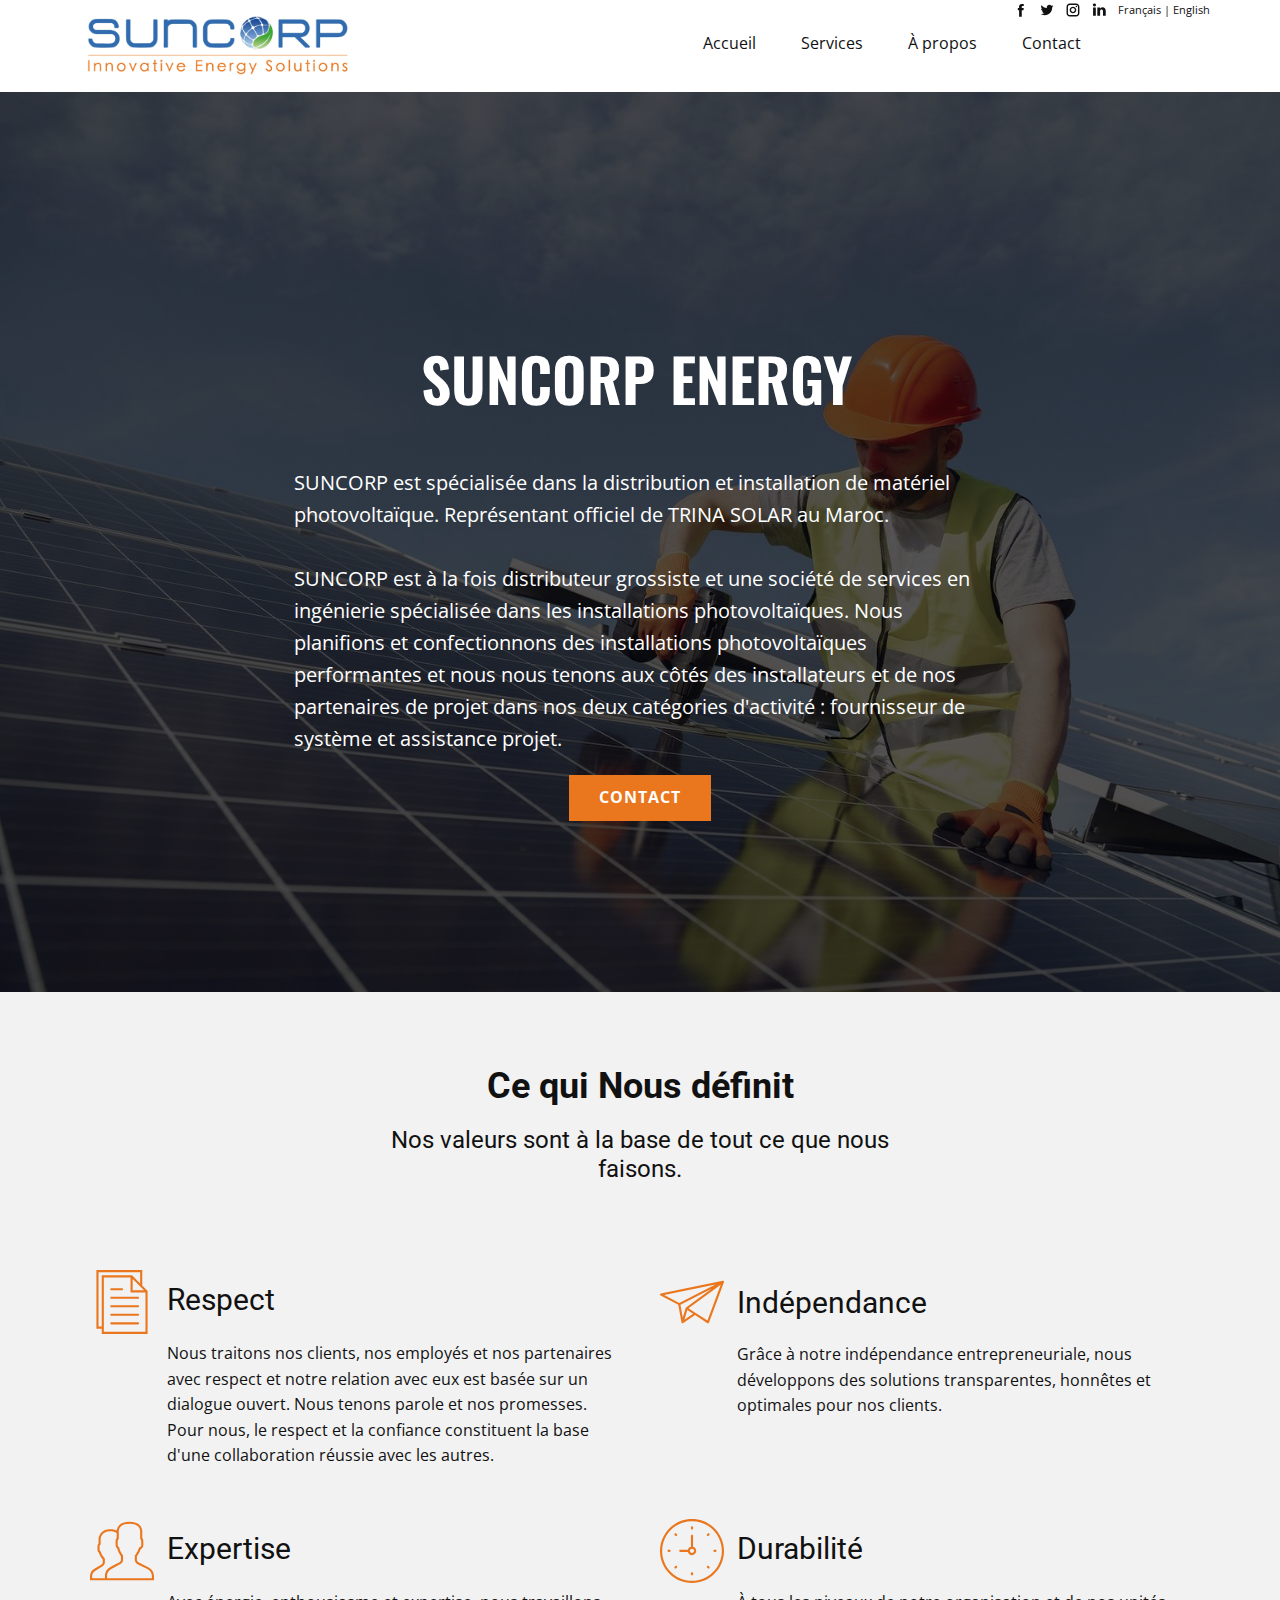
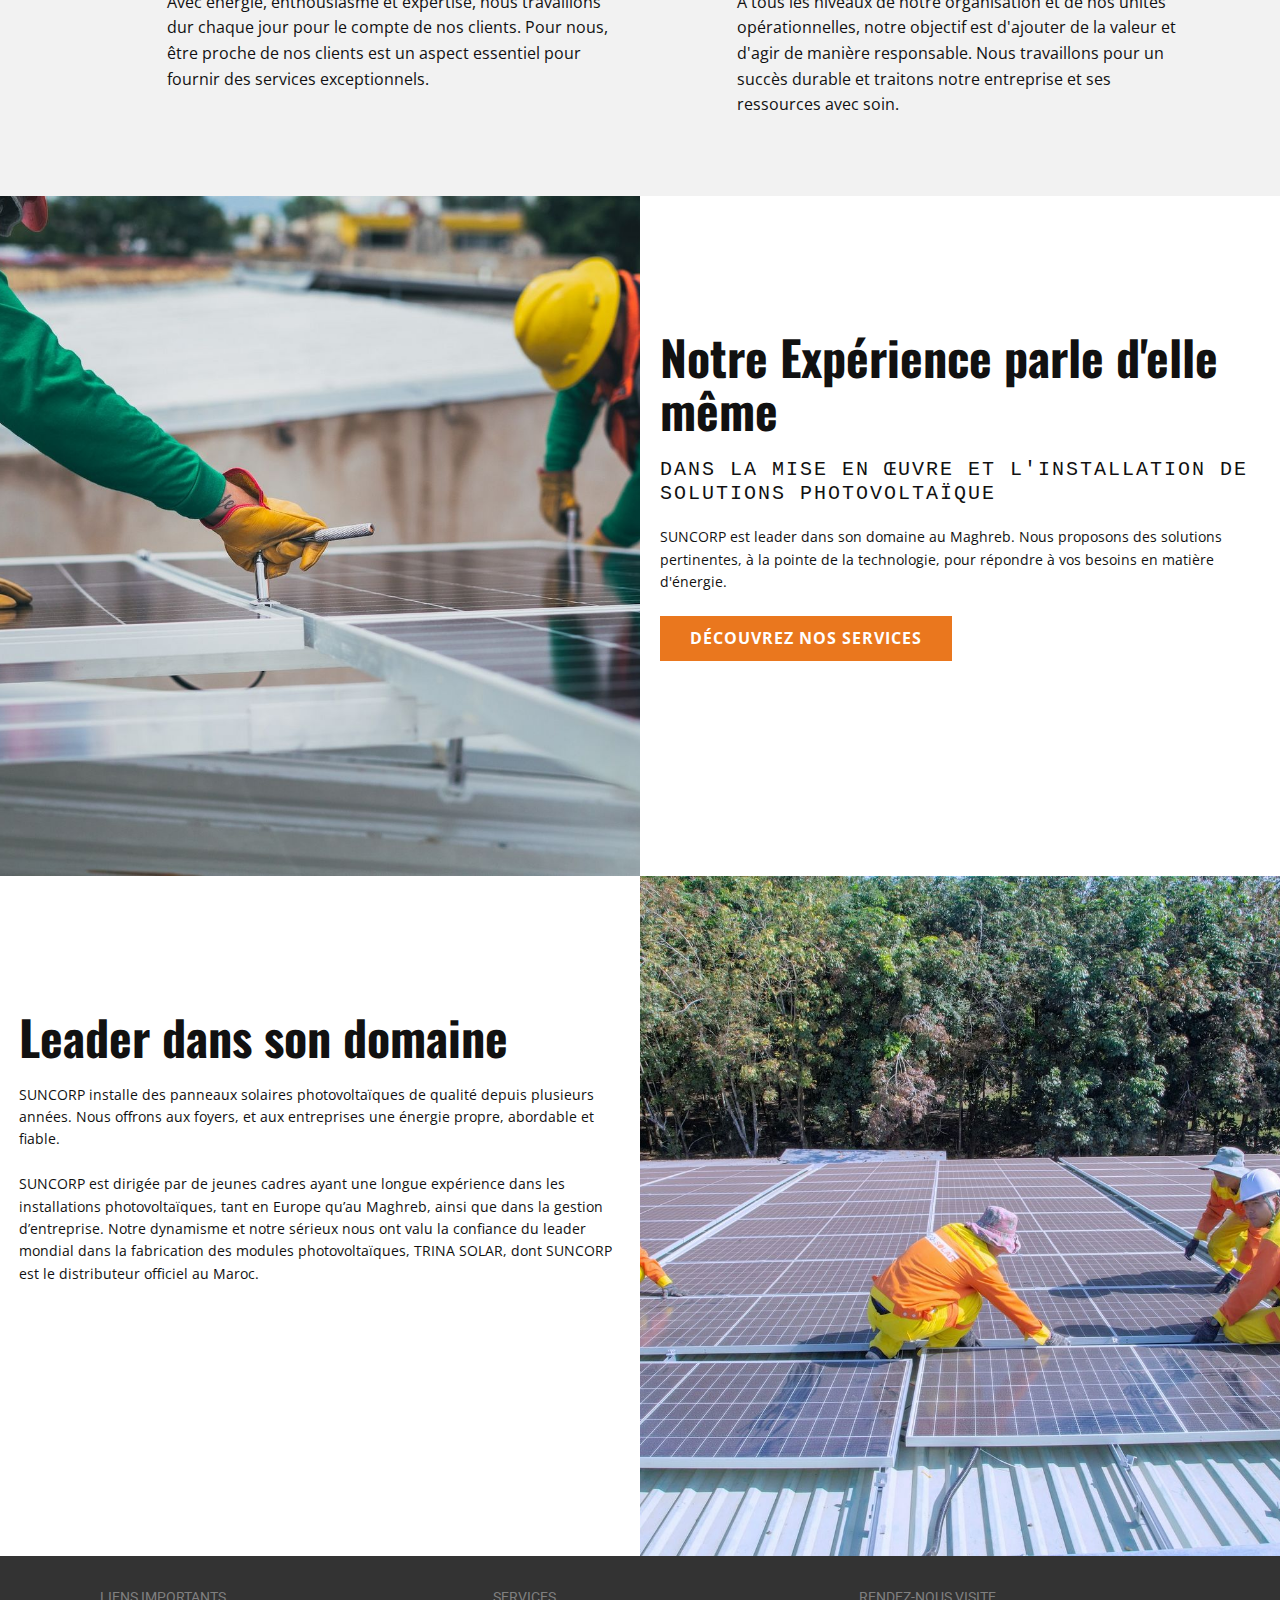
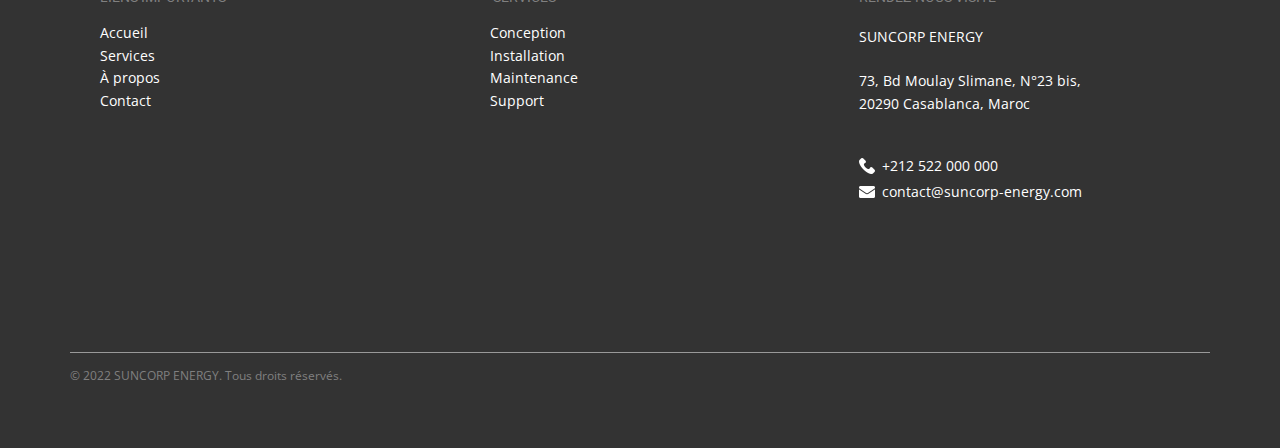
==== commit 0dc0ad1a: "Update footer" ====
--- a/about.html
+++ b/about.html
@@ -241,9 +241,9 @@
                     </div><!--/block-->
                   </div><!--/position-->
                   <div class="u-clearfix u-group-elements u-group-elements-1">
-                    <p class="u-text u-text-7"> +​212 522 000 000</p><span class="u-align-left u-file-icon u-icon u-text-white u-icon-1"><img src="images/3.png" alt=""></span>
-                  </div>
-                  <div class="u-clearfix u-group-elements u-group-elements-2"><span class="u-align-left u-file-icon u-icon u-text-white u-icon-2"><img src="images/4.png" alt=""></span>
+                    <p class="u-text u-text-7"> +​212 522 000 000</p><span class="u-align-left u-file-icon u-icon u-text-white u-icon-1"><img src="images/1.png" alt=""></span>
+                  </div>
+                  <div class="u-clearfix u-group-elements u-group-elements-2"><span class="u-align-left u-file-icon u-icon u-text-white u-icon-2"><img src="images/2.png" alt=""></span>
                     <p class="u-text u-text-8"> conta<span style="font-weight: 400;"></span>ct@suncorp-energy.com
                     </p>
                   </div>
@@ -253,7 +253,7 @@
           </div>
         </div>
         <div class="u-border-1 u-border-white u-expanded-width u-line u-line-horizontal u-opacity u-opacity-50 u-line-1"></div>
-        <p class="u-text u-text-default-lg u-text-default-md u-text-default-xl u-text-grey-50 u-text-9"> © 2022 SUNCORP ENERG​Y. All Rights Reserved.</p>
+        <p class="u-text u-text-default-lg u-text-default-md u-text-default-xl u-text-grey-50 u-text-9"> © 2022 SUNCORP ENERG​Y. ​Tous droits réservés.</p>
       </div></footer>
   </body>
 </html>--- a/nicepage.css
+++ b/nicepage.css
@@ -37473,7 +37473,7 @@
   .u-footer .u-text-9 {
     width: auto;
     margin-top: 4px;
-    margin-right: 276px;
+    margin-right: 254px;
     margin-bottom: 60px;
   }
 }
@@ -37508,7 +37508,7 @@
   }
 
   .u-footer .u-text-9 {
-    margin-right: 76px;
+    margin-right: 54px;
     margin-bottom: 50px;
   }
 }
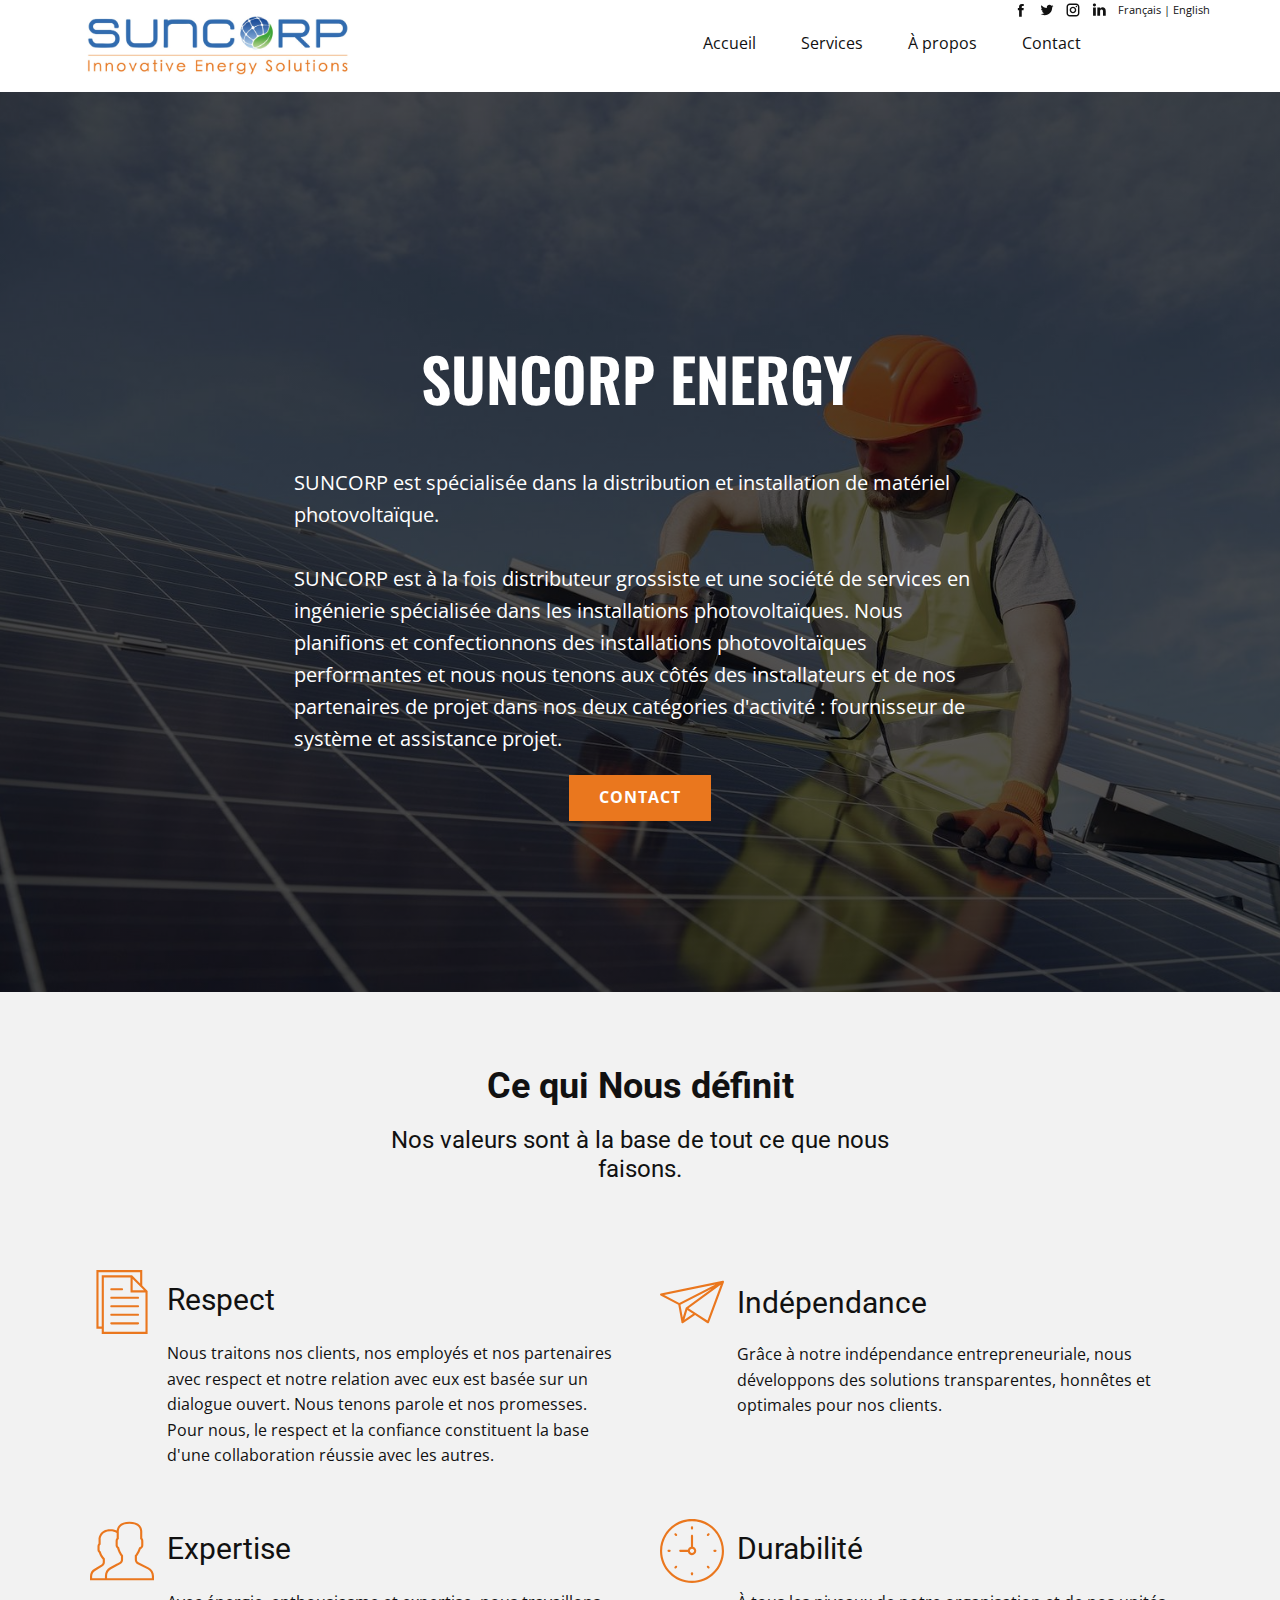
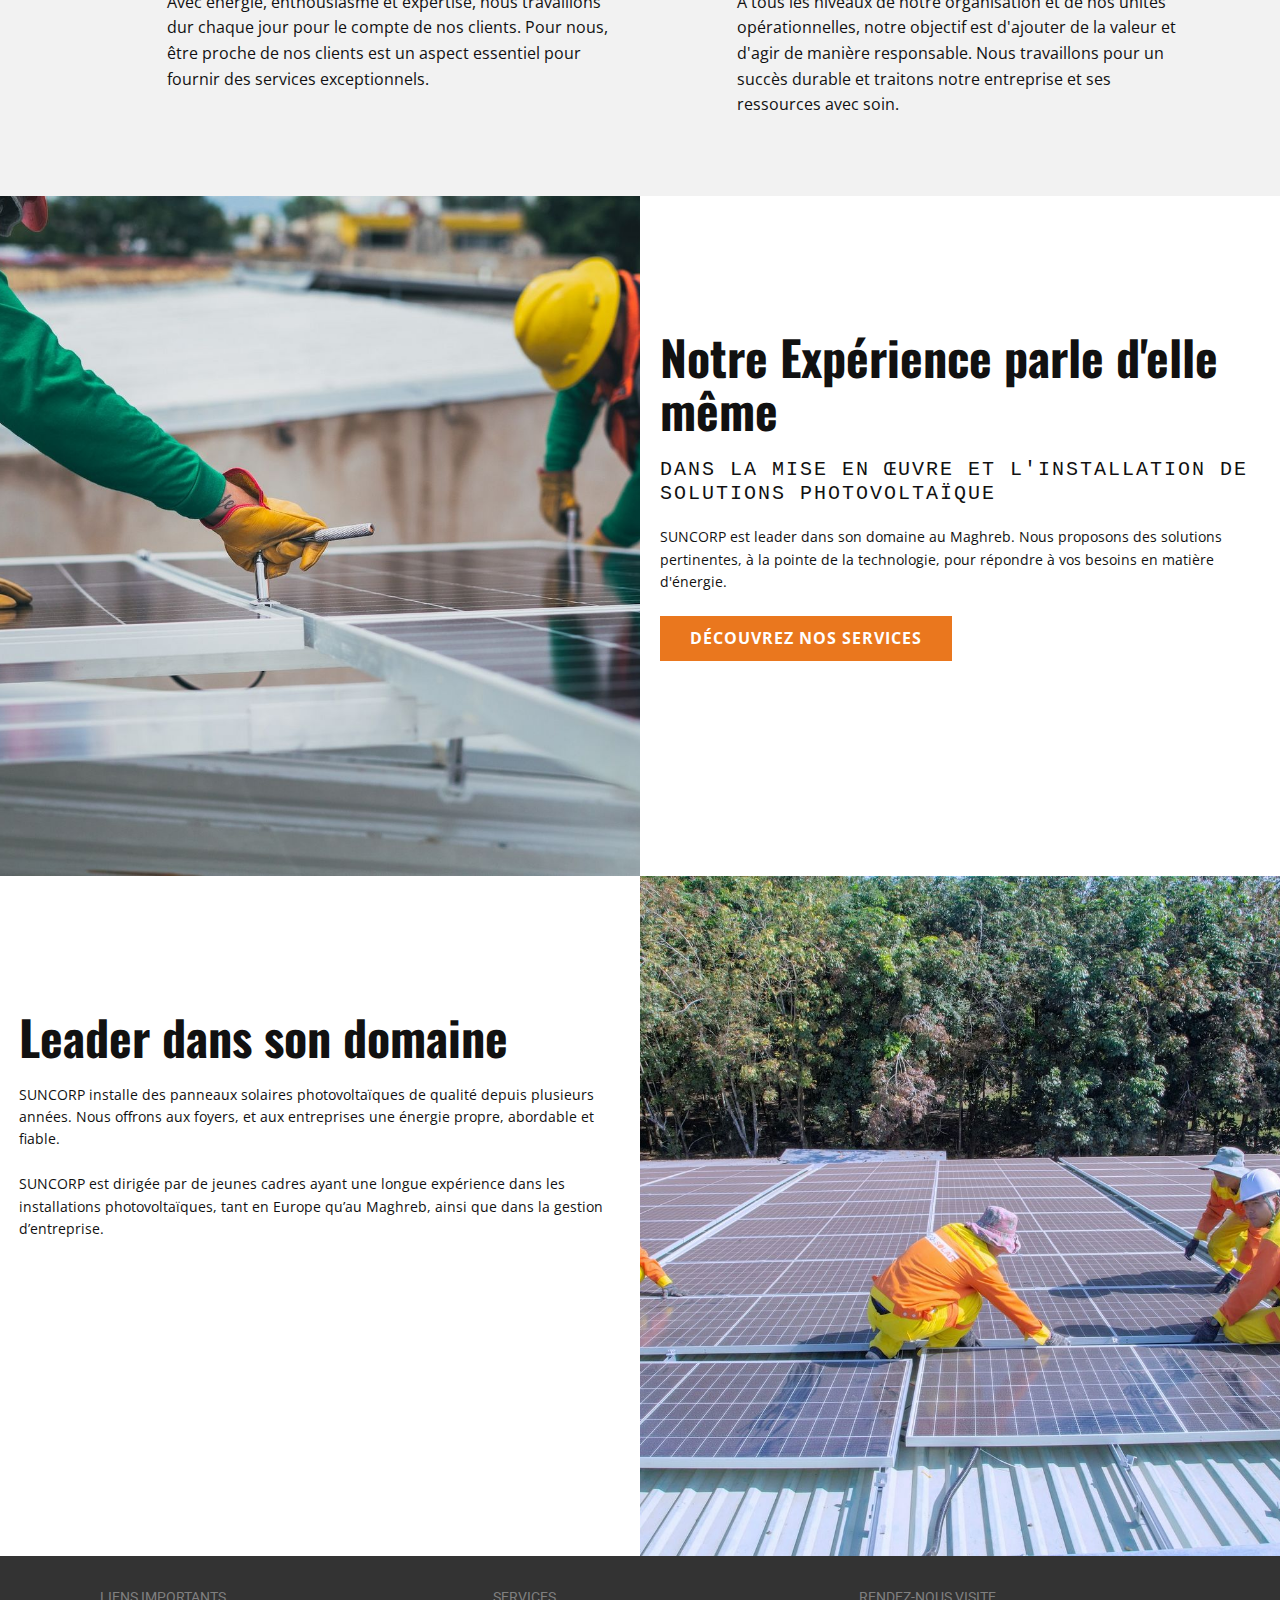
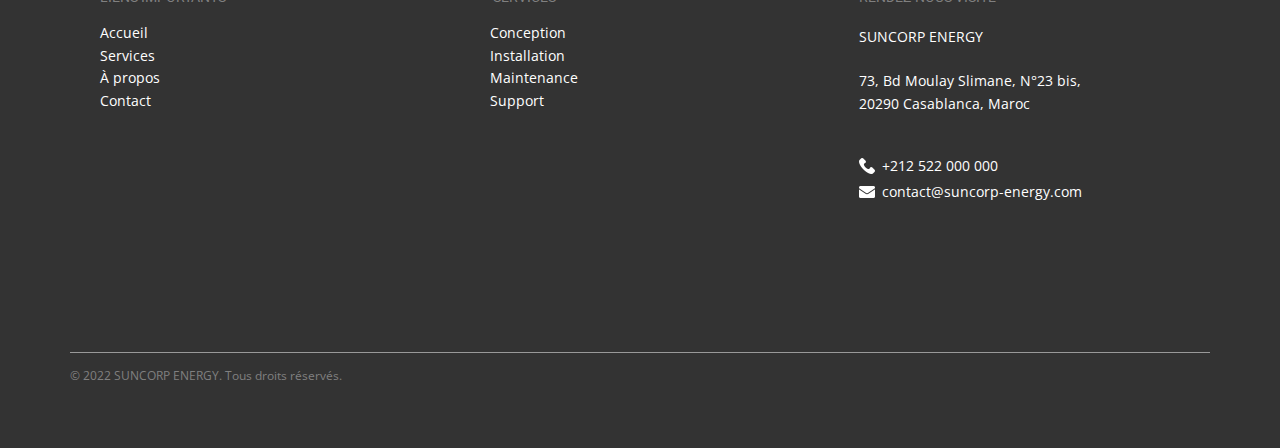
==== commit bba47e26: "Update website" ====
--- a/about.html
+++ b/about.html
@@ -86,7 +86,7 @@
         <div class="u-align-left u-container-style u-expanded-width-sm u-expanded-width-xs u-group u-group-1">
           <div class="u-container-layout u-container-layout-1">
             <h1 class="u-custom-font u-font-oswald u-text u-title u-text-1">SUNCORP ENERGY</h1>
-            <p class="u-large-text u-text u-text-variant u-text-2"> SUNCORP est spécialisée dans la distribution et installation de matériel photovoltaïque. Représentant officiel de TRINA SOLAR au Maroc.<br>
+            <p class="u-large-text u-text u-text-variant u-text-2"> SUNCORP est spécialisée dans la distribution et installation de matériel photovoltaïque.<br>
               <br>SUNCORP est à la fois distributeur grossiste et une société de services en ingénierie spécialisée dans les installations photovoltaïques. Nous planifions et confectionnons des installations photovoltaïques performantes et nous nous tenons aux côtés des installateurs et de nos partenaires de projet dans nos deux catégories d'activité : fournisseur de système et assistance projet.<br>
             </p>
             <a href="contact.html" data-page-id="290697170" class="u-btn u-button-style u-hover-palette-1-dark-1 u-palette-1-base u-text-body-alt-color u-btn-1">Contact</a>
@@ -172,7 +172,7 @@
               <div class="u-container-layout u-container-layout-1">
                 <h2 class="u-custom-font u-font-oswald u-text u-text-1"> Leader dans son domaine</h2>
                 <p class="u-text u-text-2">SUNCORP installe des panneaux solaires photovoltaïques de qualité depuis plusieurs années. Nous offrons aux foyers, et aux entreprises une énergie propre, abordable et fiable.<br>
-                  <br>SUNCORP est dirigée par de jeunes cadres ayant une longue expérience dans les installations photovoltaïques, tant en Europe qu’au Maghreb, ainsi que&nbsp;dans la gestion d’entreprise. Notre dynamisme et notre sérieux nous ont valu la confiance du leader mondial dans la fabrication des modules photovoltaïques, TRINA SOLAR, dont SUNCORP est le distributeur officiel au Maroc.<br>
+                  <br>SUNCORP est dirigée par de jeunes cadres ayant une longue expérience dans les installations photovoltaïques, tant en Europe qu’au Maghreb, ainsi que&nbsp;dans la gestion d’entreprise.<br>
                 </p>
               </div>
             </div>
@@ -241,9 +241,9 @@
                     </div><!--/block-->
                   </div><!--/position-->
                   <div class="u-clearfix u-group-elements u-group-elements-1">
-                    <p class="u-text u-text-7"> +​212 522 000 000</p><span class="u-align-left u-file-icon u-icon u-text-white u-icon-1"><img src="images/1.png" alt=""></span>
-                  </div>
-                  <div class="u-clearfix u-group-elements u-group-elements-2"><span class="u-align-left u-file-icon u-icon u-text-white u-icon-2"><img src="images/2.png" alt=""></span>
+                    <p class="u-text u-text-7"> +​212 522 000 000</p><span class="u-align-left u-file-icon u-icon u-text-white u-icon-1"><img src="images/4.png" alt=""></span>
+                  </div>
+                  <div class="u-clearfix u-group-elements u-group-elements-2"><span class="u-align-left u-file-icon u-icon u-text-white u-icon-2"><img src="images/5.png" alt=""></span>
                     <p class="u-text u-text-8"> conta<span style="font-weight: 400;"></span>ct@suncorp-energy.com
                     </p>
                   </div>
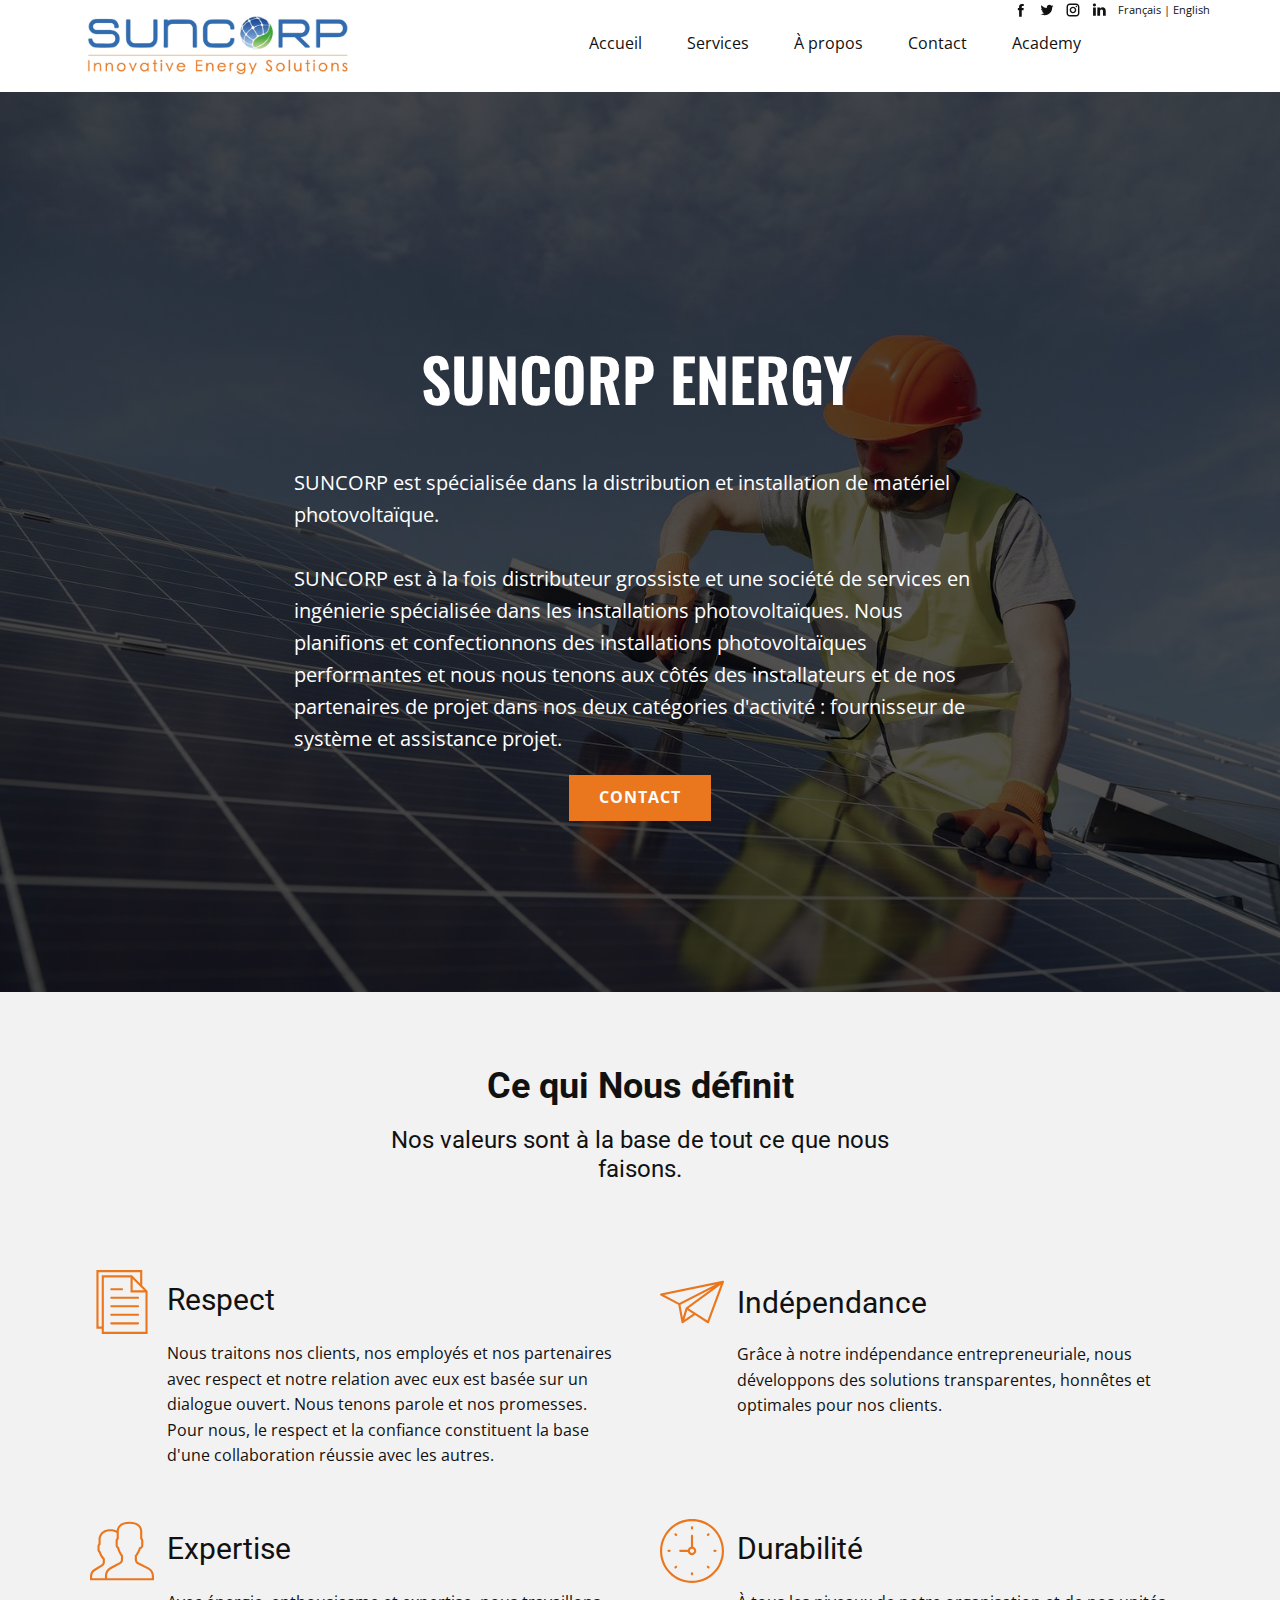
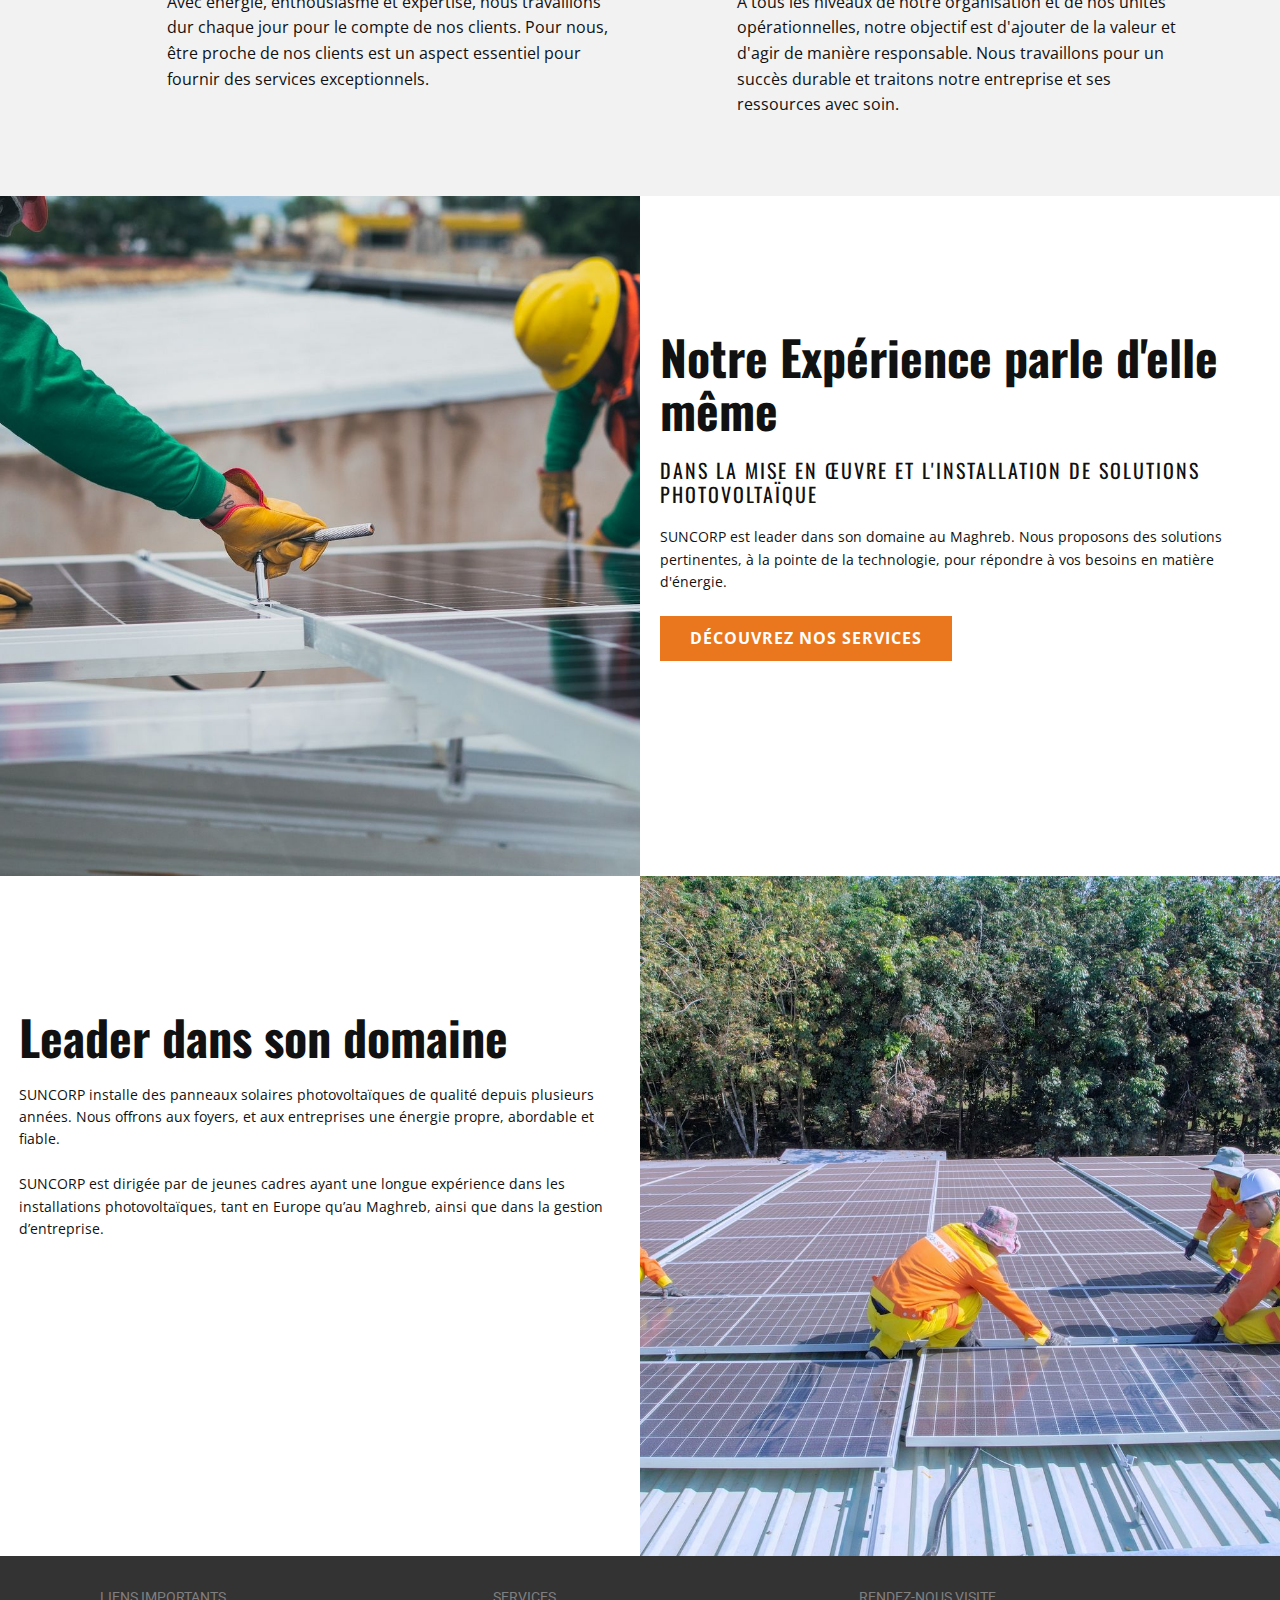
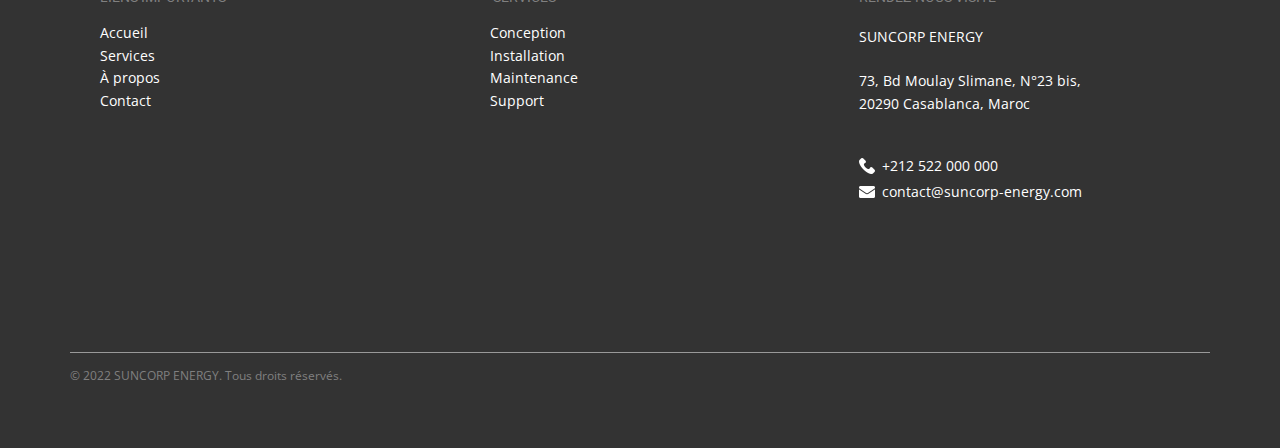
==== commit d973000e: "Update website" ====
--- a/about.html
+++ b/about.html
@@ -62,6 +62,7 @@
 </li><li class="u-nav-item"><a class="u-button-style u-nav-link" href="index.html#sec-e8bd" data-page-id="67477769" style="padding: 10px 15px;">Services</a>
 </li><li class="u-nav-item"><a class="u-button-style u-nav-link" href="about.html" style="padding: 10px 15px;">À propos</a>
 </li><li class="u-nav-item"><a class="u-button-style u-nav-link" href="contact.html" style="padding: 10px 15px;">Contact</a>
+</li><li class="u-nav-item"><a class="u-button-style u-nav-link" href="/" style="padding: 10px 15px;">Academy</a>
 </li></ul>
           </div>
           <div class="u-custom-menu u-nav-container-collapse">
@@ -72,6 +73,7 @@
 </li><li class="u-nav-item"><a class="u-button-style u-nav-link" href="index.html#sec-e8bd" data-page-id="67477769">Services</a>
 </li><li class="u-nav-item"><a class="u-button-style u-nav-link" href="about.html">À propos</a>
 </li><li class="u-nav-item"><a class="u-button-style u-nav-link" href="contact.html">Contact</a>
+</li><li class="u-nav-item"><a class="u-button-style u-nav-link" href="/">Academy</a>
 </li></ul>
               </div>
             </div>
@@ -154,7 +156,7 @@
             <div class="u-container-style u-layout-cell u-right-cell u-size-30 u-layout-cell-2">
               <div class="u-container-layout u-container-layout-2">
                 <h2 class="u-custom-font u-font-oswald u-text u-text-1">Notre Expérience parle d'elle même</h2>
-                <h4 class="u-custom-font u-font-courier-new u-text u-text-2">Dans la mise en œuvre et l'installation de solutions photovoltaïque</h4>
+                <h4 class="u-custom-font u-font-oswald u-text u-text-2">Dans la mise en œuvre et l'installation de solutions photovoltaïque</h4>
                 <p class="u-text u-text-3"> SUNCORP est leader dans son domaine au Maghreb. Nous proposons des solutions pertinentes, à la pointe de la technologie, pour répondre à vos besoins en matière d'énergie.<br>
                 </p>
                 <a href="index.html#sec-e8bd" data-page-id="67477769" class="u-btn u-button-style u-hover-palette-1-dark-1 u-palette-1-base u-text-body-alt-color u-btn-1">Découvrez nos services</a>
--- a/nicepage.css
+++ b/nicepage.css
@@ -37121,7 +37121,6 @@
 
 .u-header .u-nav-1 {
   font-size: 1rem;
-  letter-spacing: normal;
 }
 
 .u-header .u-nav-2 {
@@ -37131,6 +37130,10 @@
 @media (max-width: 1199px) {
   .u-header .u-image-1 {
     width: 296px;
+  }
+
+  .u-header .u-nav-1 {
+    letter-spacing: normal;
   }
 }
 @media (max-width: 991px) {
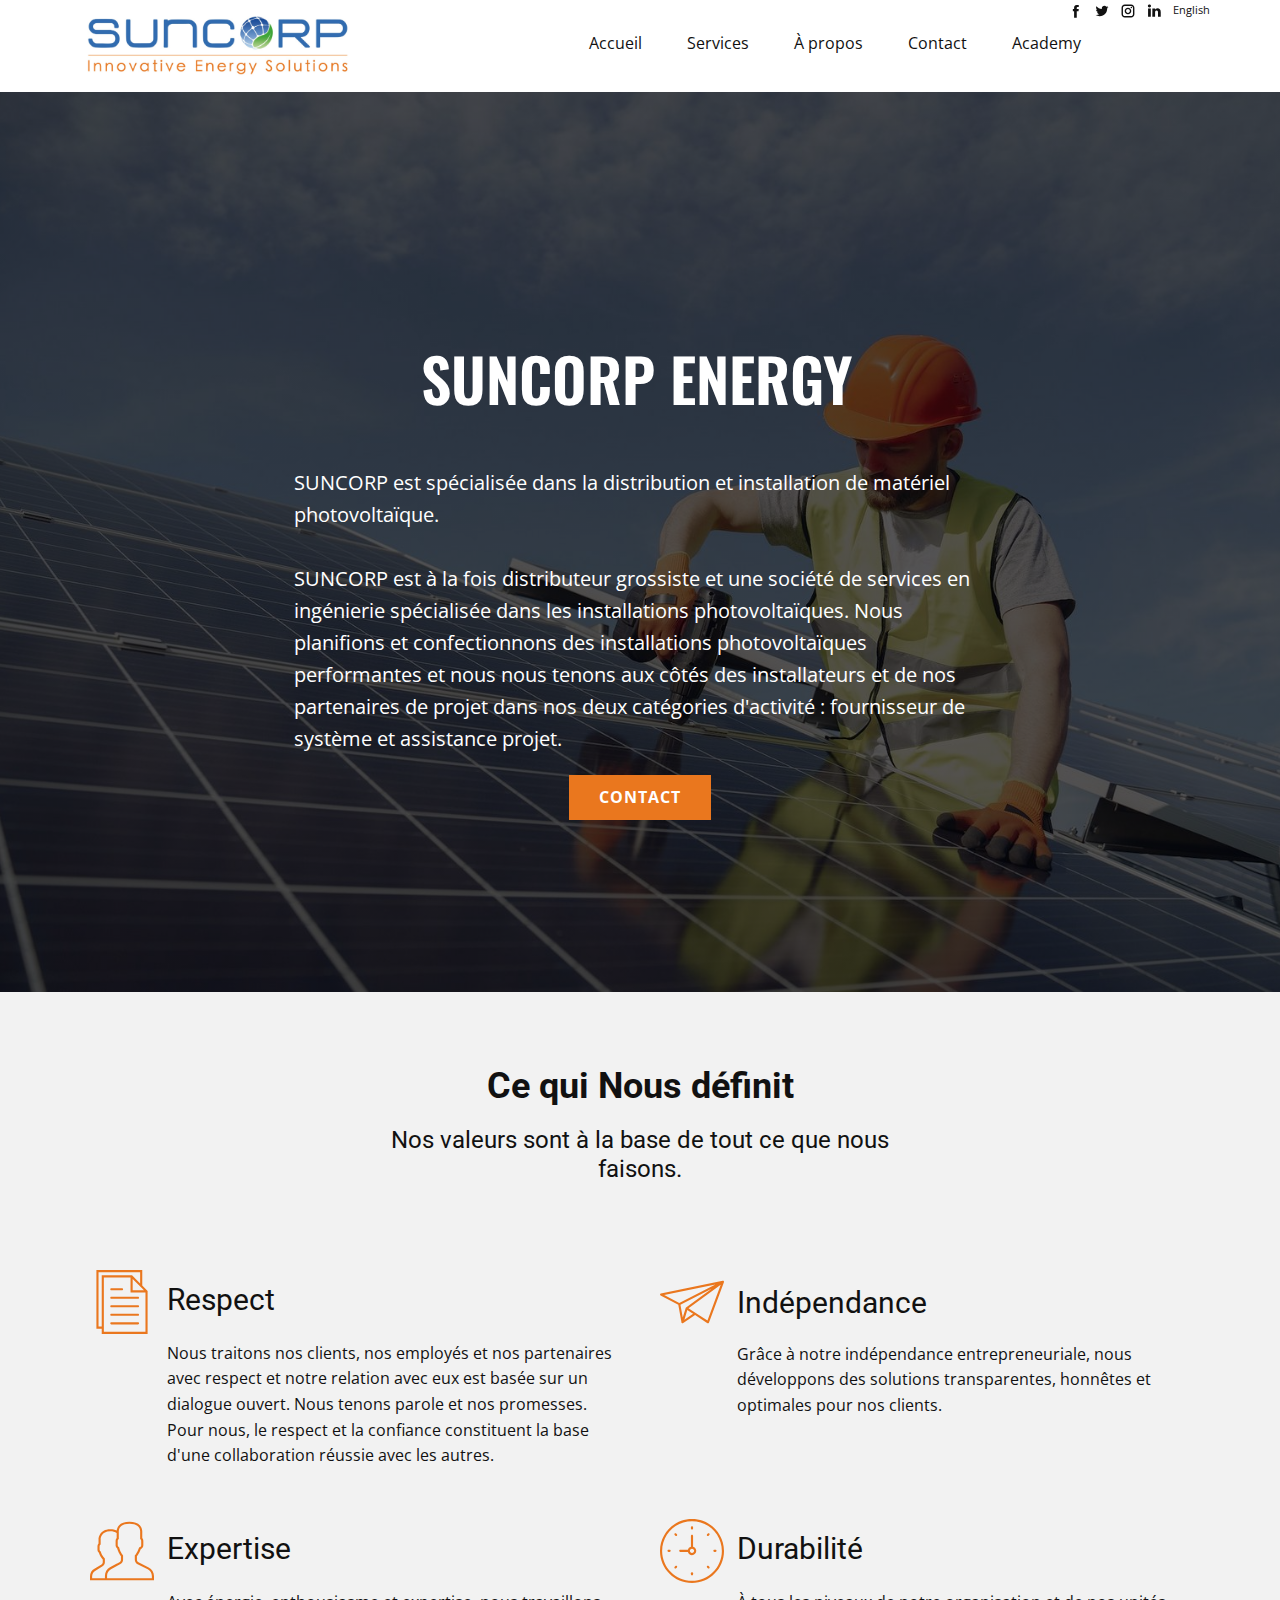
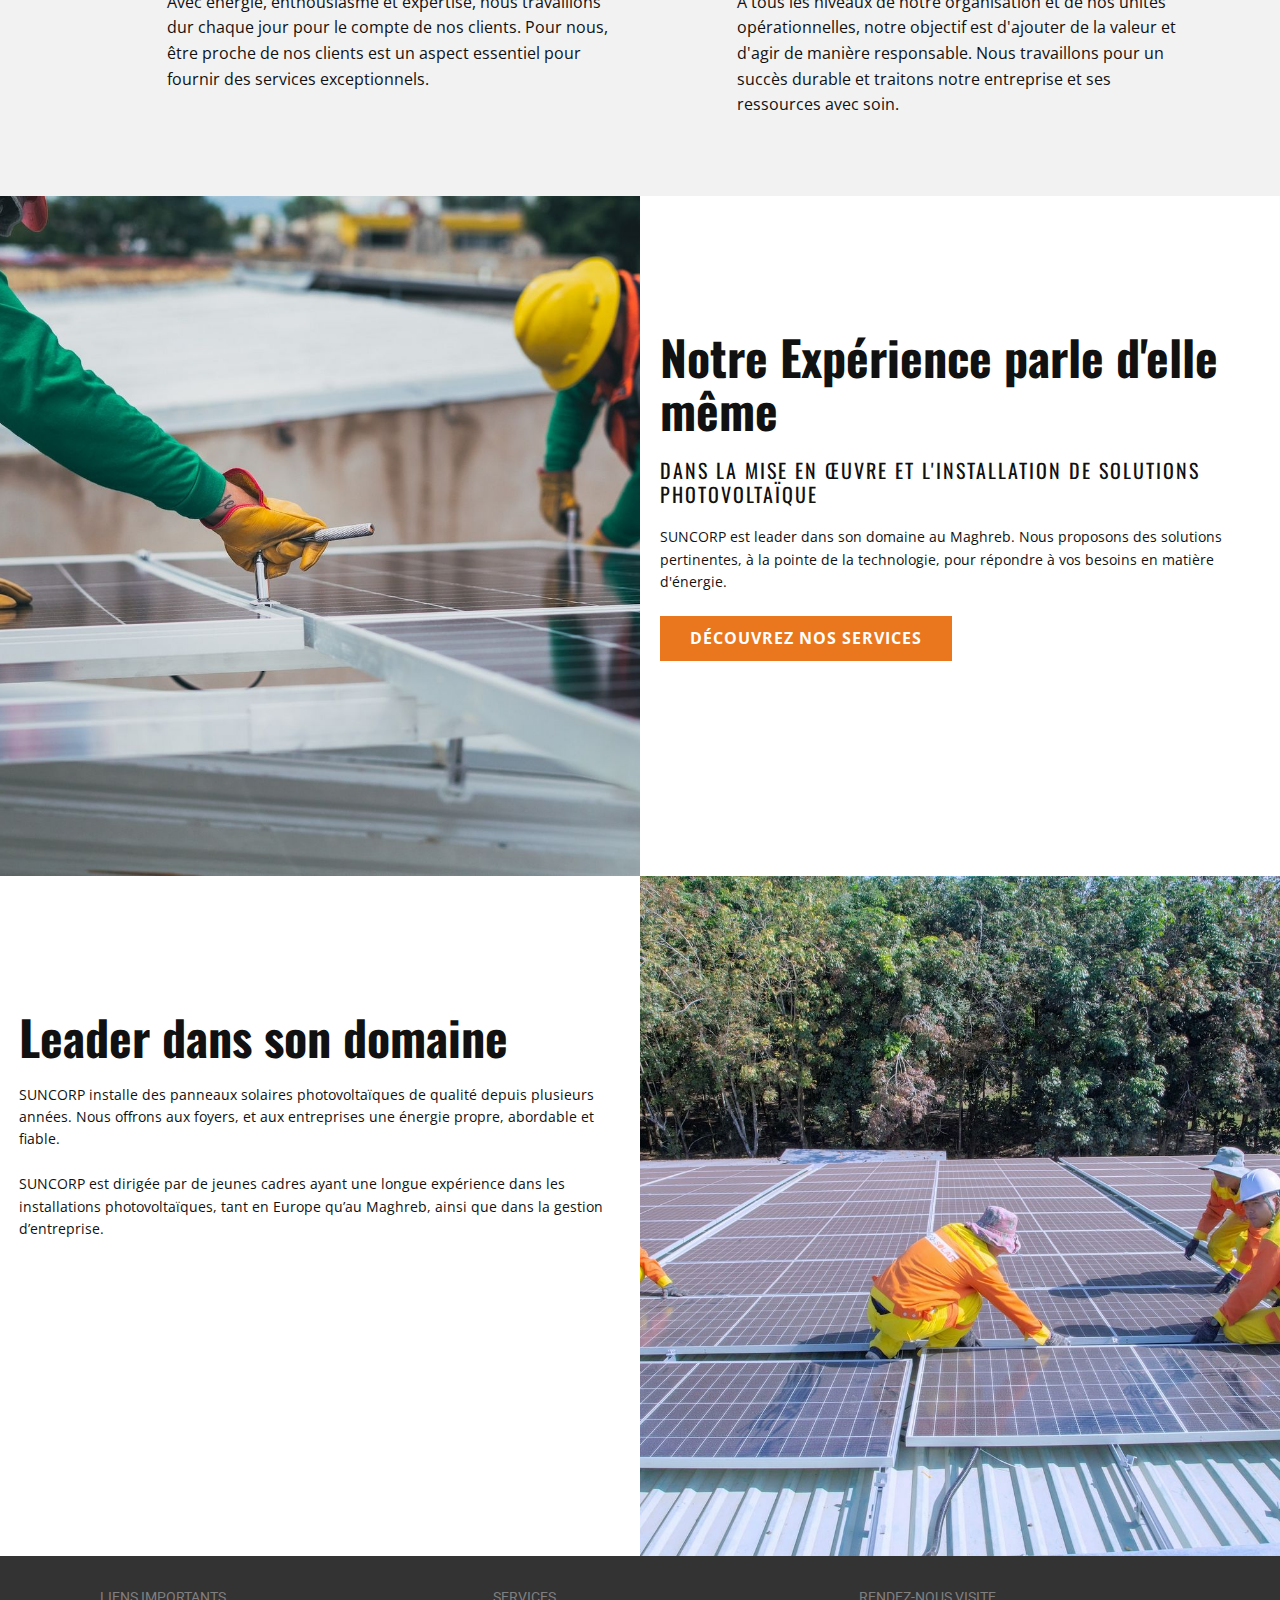
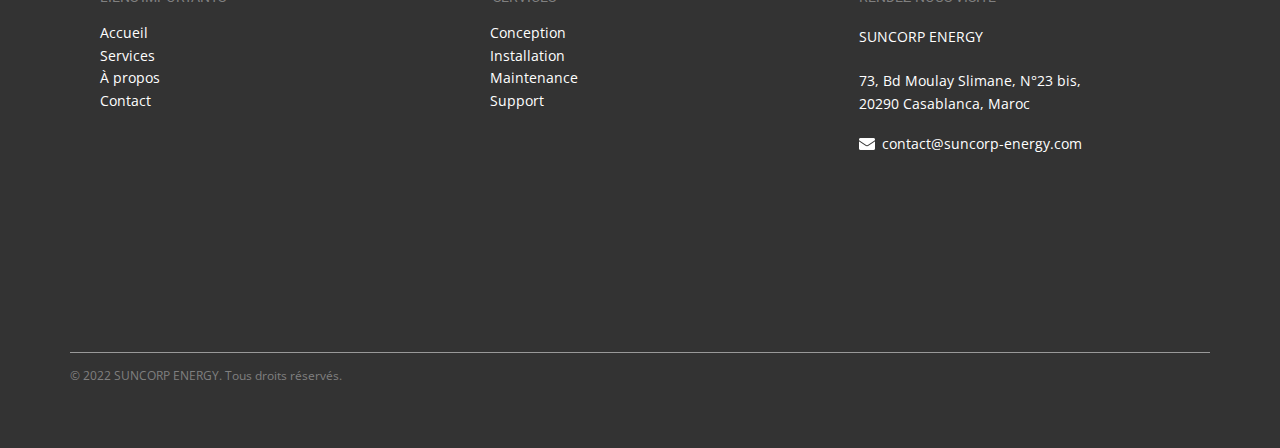
==== commit 50205786: "Update footer" ====
--- a/about.html
+++ b/about.html
@@ -33,8 +33,9 @@
     <meta property="og:description" content="">
     <meta property="og:type" content="website">
   </head>
-  <body class="u-body u-xl-mode"><header class="u-clearfix u-header u-sticky u-sticky-ff0d u-white u-header" id="sec-28bf"><div class="u-clearfix u-sheet u-sheet-1">
-        <p class="u-text u-text-default u-text-1"> &nbsp;<a href="/" class="u-active-none u-border-none u-btn u-button-link u-button-style u-hover-none u-none u-btn-1">Français</a> | <a href="/" class="u-active-none u-border-none u-btn u-button-link u-button-style u-hover-none u-none u-btn-2">English</a>
+  <body class="u-body u-xl-mode"><header class="u-clearfix u-header u-sticky-ff0d u-white u-header" id="sec-28bf"><div class="u-clearfix u-sheet u-sheet-1">
+        <p class="u-text u-text-default u-text-1">
+          <a href="/" class="u-active-none u-border-none u-btn u-button-link u-button-style u-hover-none u-none u-btn-1">English</a>
         </p>
         <div class="u-social-icons u-spacing-10 u-social-icons-1">
           <a class="u-social-url" target="_blank" href="https://www.facebook.com/suncorp.energy" title="Facebook"><span class="u-icon u-icon-circle u-social-facebook u-social-icon u-icon-1"><svg class="u-svg-link" preserveAspectRatio="xMidYMin slice" viewBox="0 0 112.2 112.2"><use xmlns:xlink="http://www.w3.org/1999/xlink" xlink:href="#svg-a1e9"></use></svg><svg x="0px" y="0px" viewBox="0 0 112.2 112.2" enable-background="new 0 0 112.2 112.2" xml:space="preserve" id="svg-a1e9" class="u-svg-content"><path d="M75.5,28.8H65.4c-1.5,0-4,0.9-4,4.3v9.4h13.9l-1.5,15.8H61.4v45.1H42.8V58.3h-8.8V42.4h8.8V32.2 c0-7.4,3.4-18.8,18.8-18.8h13.8v15.4H75.5z"></path></svg></span>
@@ -242,11 +243,8 @@
                       </div>
                     </div><!--/block-->
                   </div><!--/position-->
-                  <div class="u-clearfix u-group-elements u-group-elements-1">
-                    <p class="u-text u-text-7"> +​212 522 000 000</p><span class="u-align-left u-file-icon u-icon u-text-white u-icon-1"><img src="images/4.png" alt=""></span>
-                  </div>
-                  <div class="u-clearfix u-group-elements u-group-elements-2"><span class="u-align-left u-file-icon u-icon u-text-white u-icon-2"><img src="images/5.png" alt=""></span>
-                    <p class="u-text u-text-8"> conta<span style="font-weight: 400;"></span>ct@suncorp-energy.com
+                  <div class="u-clearfix u-group-elements u-group-elements-1"><span class="u-align-left u-file-icon u-icon u-text-white u-icon-1"><img src="images/1.png" alt=""></span>
+                    <p class="u-text u-text-7"> conta<span style="font-weight: 400;"></span>ct@suncorp-energy.com
                     </p>
                   </div>
                 </div>
@@ -255,7 +253,7 @@
           </div>
         </div>
         <div class="u-border-1 u-border-white u-expanded-width u-line u-line-horizontal u-opacity u-opacity-50 u-line-1"></div>
-        <p class="u-text u-text-default-lg u-text-default-md u-text-default-xl u-text-grey-50 u-text-9"> © 2022 SUNCORP ENERG​Y. ​Tous droits réservés.</p>
+        <p class="u-text u-text-default-lg u-text-default-md u-text-default-xl u-text-grey-50 u-text-8"> © 2022 SUNCORP ENERG​Y. ​Tous droits réservés.</p>
       </div></footer>
   </body>
 </html>--- a/nicepage.css
+++ b/nicepage.css
@@ -37060,7 +37060,7 @@
 }
 
 .u-header .u-sheet-1 {
-  min-height: 87px;
+  min-height: 91px;
 }
 
 .u-header .u-text-1 {
@@ -37069,12 +37069,6 @@
 }
 
 .u-header .u-btn-1 {
-  background-image: none;
-  margin-top: 0;
-  padding: 0;
-}
-
-.u-header .u-btn-2 {
   background-image: none;
   padding: 0;
 }
@@ -37085,7 +37079,7 @@
   min-height: 16px;
   width: 94px;
   min-width: 94px;
-  margin: -17px 103px 0 auto;
+  margin: -16px 48px 0 auto;
 }
 
 .u-header .u-icon-1 {
@@ -37107,7 +37101,7 @@
 .u-header .u-image-1 {
   width: 296px;
   height: 71px;
-  margin: -8px auto 0 0;
+  margin: -9px auto 0 0;
 }
 
 .u-header .u-logo-image-1 {
@@ -37121,6 +37115,7 @@
 
 .u-header .u-nav-1 {
   font-size: 1rem;
+  letter-spacing: normal;
 }
 
 .u-header .u-nav-2 {
@@ -37131,12 +37126,12 @@
   .u-header .u-image-1 {
     width: 296px;
   }
+}
+@media (max-width: 991px) {
+  .u-header .u-sheet-1 {
+    min-height: 78px;
+  }
 
-  .u-header .u-nav-1 {
-    letter-spacing: normal;
-  }
-}
-@media (max-width: 991px) {
   .u-header .u-image-1 {
     width: 232px;
     height: 55px;
@@ -37144,9 +37139,9 @@
 
   .u-header .u-menu-1 {
     width: auto;
-    margin-top: -38px;
+    margin-top: -43px;
     margin-right: 0;
-    margin-bottom: 28px;
+    margin-bottom: 26px;
   }
 }
 @media (max-width: 767px) {
@@ -37157,7 +37152,7 @@
   .u-header .u-image-1 {
     width: 214px;
     height: 51px;
-    margin-top: 1px;
+    margin-top: -6px;
   }
 
   .u-header .u-menu-1 {
@@ -37173,7 +37168,7 @@
   .u-header .u-image-1 {
     width: 170px;
     height: 40px;
-    margin-top: 13px;
+    margin-top: 6px;
   }
 
   .u-header .u-menu-1 {
@@ -37283,37 +37278,20 @@
 }
 
 .u-footer .u-group-elements-1 {
-  width: 149px;
+  width: 227px;
   min-height: 22px;
-  margin: -44px auto 0 0;
-}
-
-.u-footer .u-text-7 {
-  font-size: 0.875rem;
-  margin: 0 0 0 23px;
+  height: auto;
+  margin: -66px auto 0 0;
 }
 
 .u-footer .u-icon-1 {
   width: 16px;
   height: 16px;
-  margin: -19px auto 0 0;
-  padding: 0;
-}
-
-.u-footer .u-group-elements-2 {
-  width: 227px;
-  min-height: 22px;
-  margin: 4px auto 0 0;
-}
-
-.u-footer .u-icon-2 {
-  width: 16px;
-  height: 16px;
   margin: 3px auto 0 0;
   padding: 0;
 }
 
-.u-footer .u-text-8 {
+.u-footer .u-text-7 {
   font-size: 0.875rem;
   margin: -19px 0 0 23px;
 }
@@ -37324,7 +37302,7 @@
   margin-bottom: 0;
 }
 
-.u-footer .u-text-9 {
+.u-footer .u-text-8 {
   font-size: 0.75rem;
   margin: 13px auto 60px 0;
 }
@@ -37372,11 +37350,6 @@
   }
 
   .u-footer .u-group-elements-1 {
-    width: 149px;
-    margin-top: -55px;
-  }
-
-  .u-footer .u-group-elements-2 {
     width: 227px;
   }
 
@@ -37384,7 +37357,7 @@
     height: 1px;
   }
 
-  .u-footer .u-text-9 {
+  .u-footer .u-text-8 {
     margin-bottom: 41px;
   }
 }
@@ -37432,6 +37405,10 @@
   .u-footer .u-position-3 {
     margin-right: 14px;
   }
+
+  .u-footer .u-group-elements-1 {
+    margin-top: -59px;
+  }
 }
 @media (max-width: 767px) {
   .u-footer .u-sheet-1 {
@@ -37469,11 +37446,15 @@
     margin-right: 0;
   }
 
+  .u-footer .u-group-elements-1 {
+    margin-top: -56px;
+  }
+
   .u-footer .u-line-1 {
     margin-top: 0;
   }
 
-  .u-footer .u-text-9 {
+  .u-footer .u-text-8 {
     width: auto;
     margin-top: 4px;
     margin-right: 254px;
@@ -37510,7 +37491,11 @@
     min-height: 316px;
   }
 
-  .u-footer .u-text-9 {
+  .u-footer .u-group-elements-1 {
+    margin-top: -52px;
+  }
+
+  .u-footer .u-text-8 {
     margin-right: 54px;
     margin-bottom: 50px;
   }
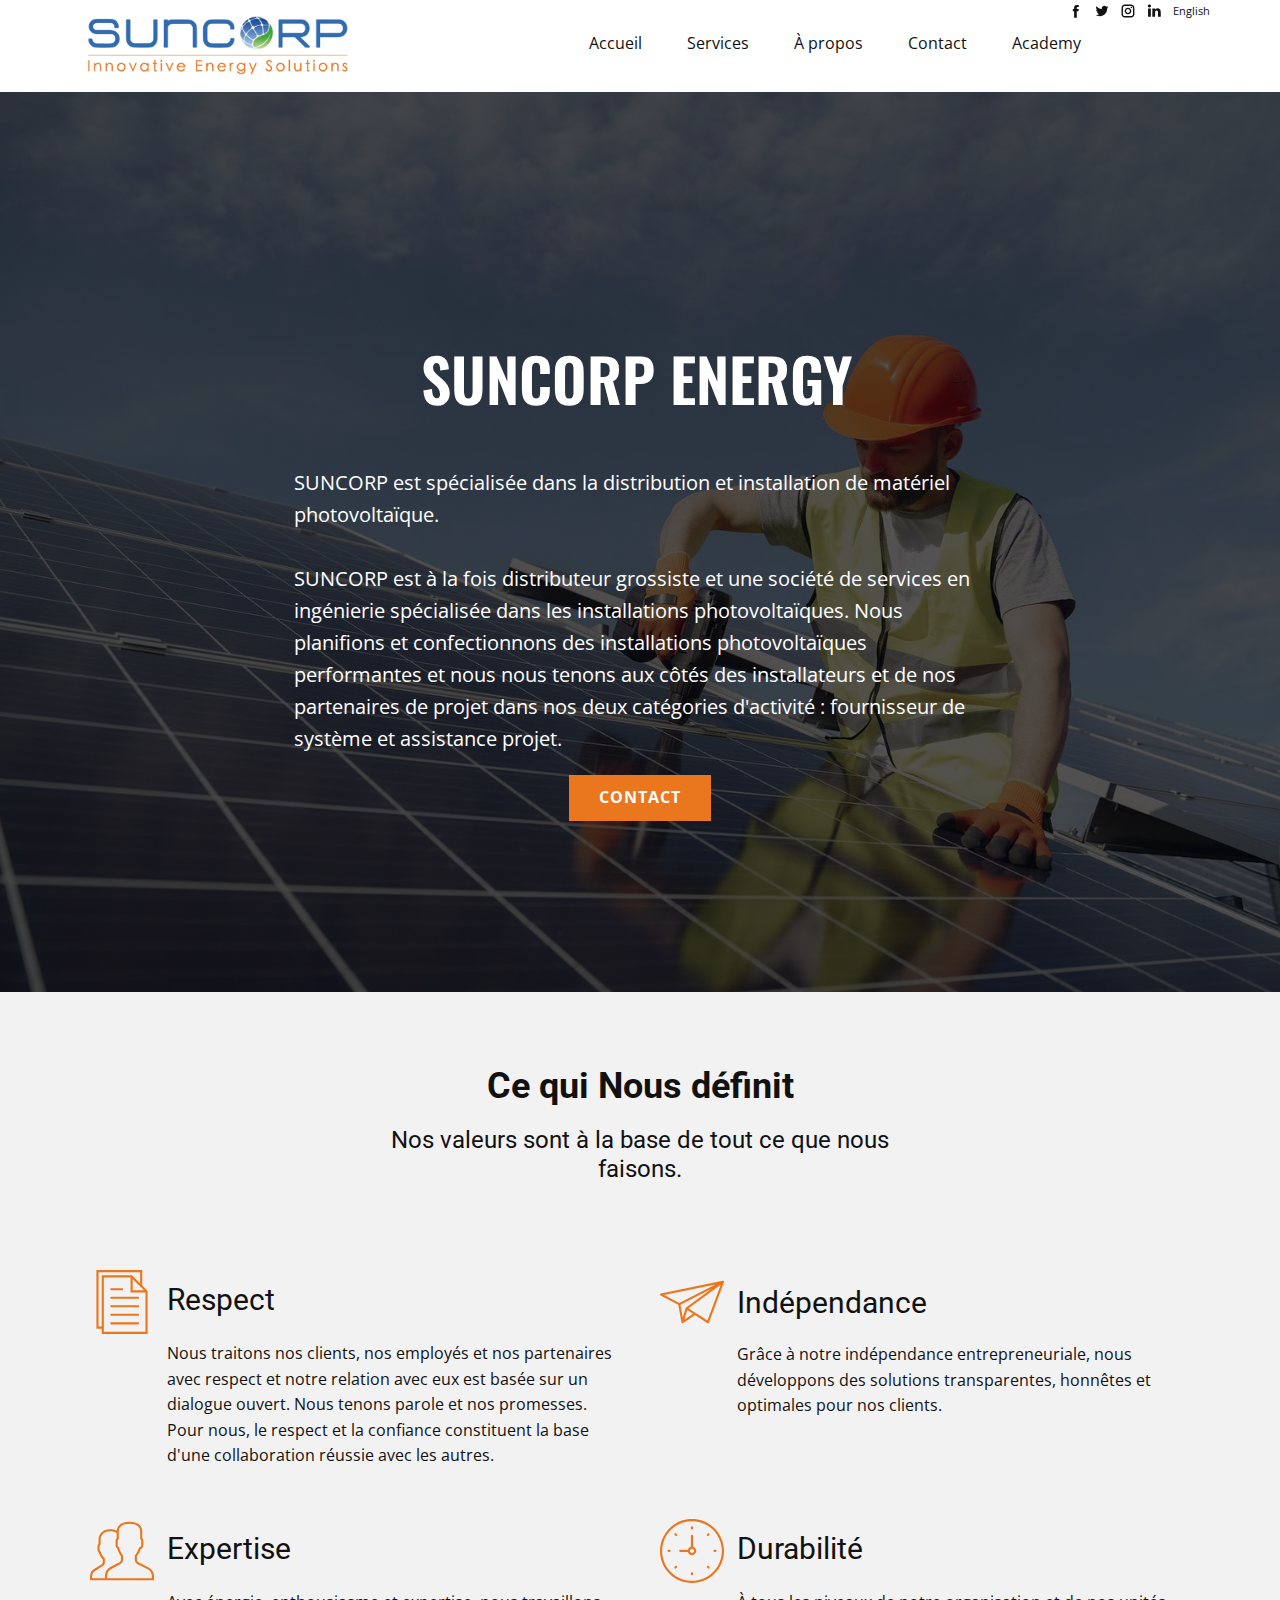
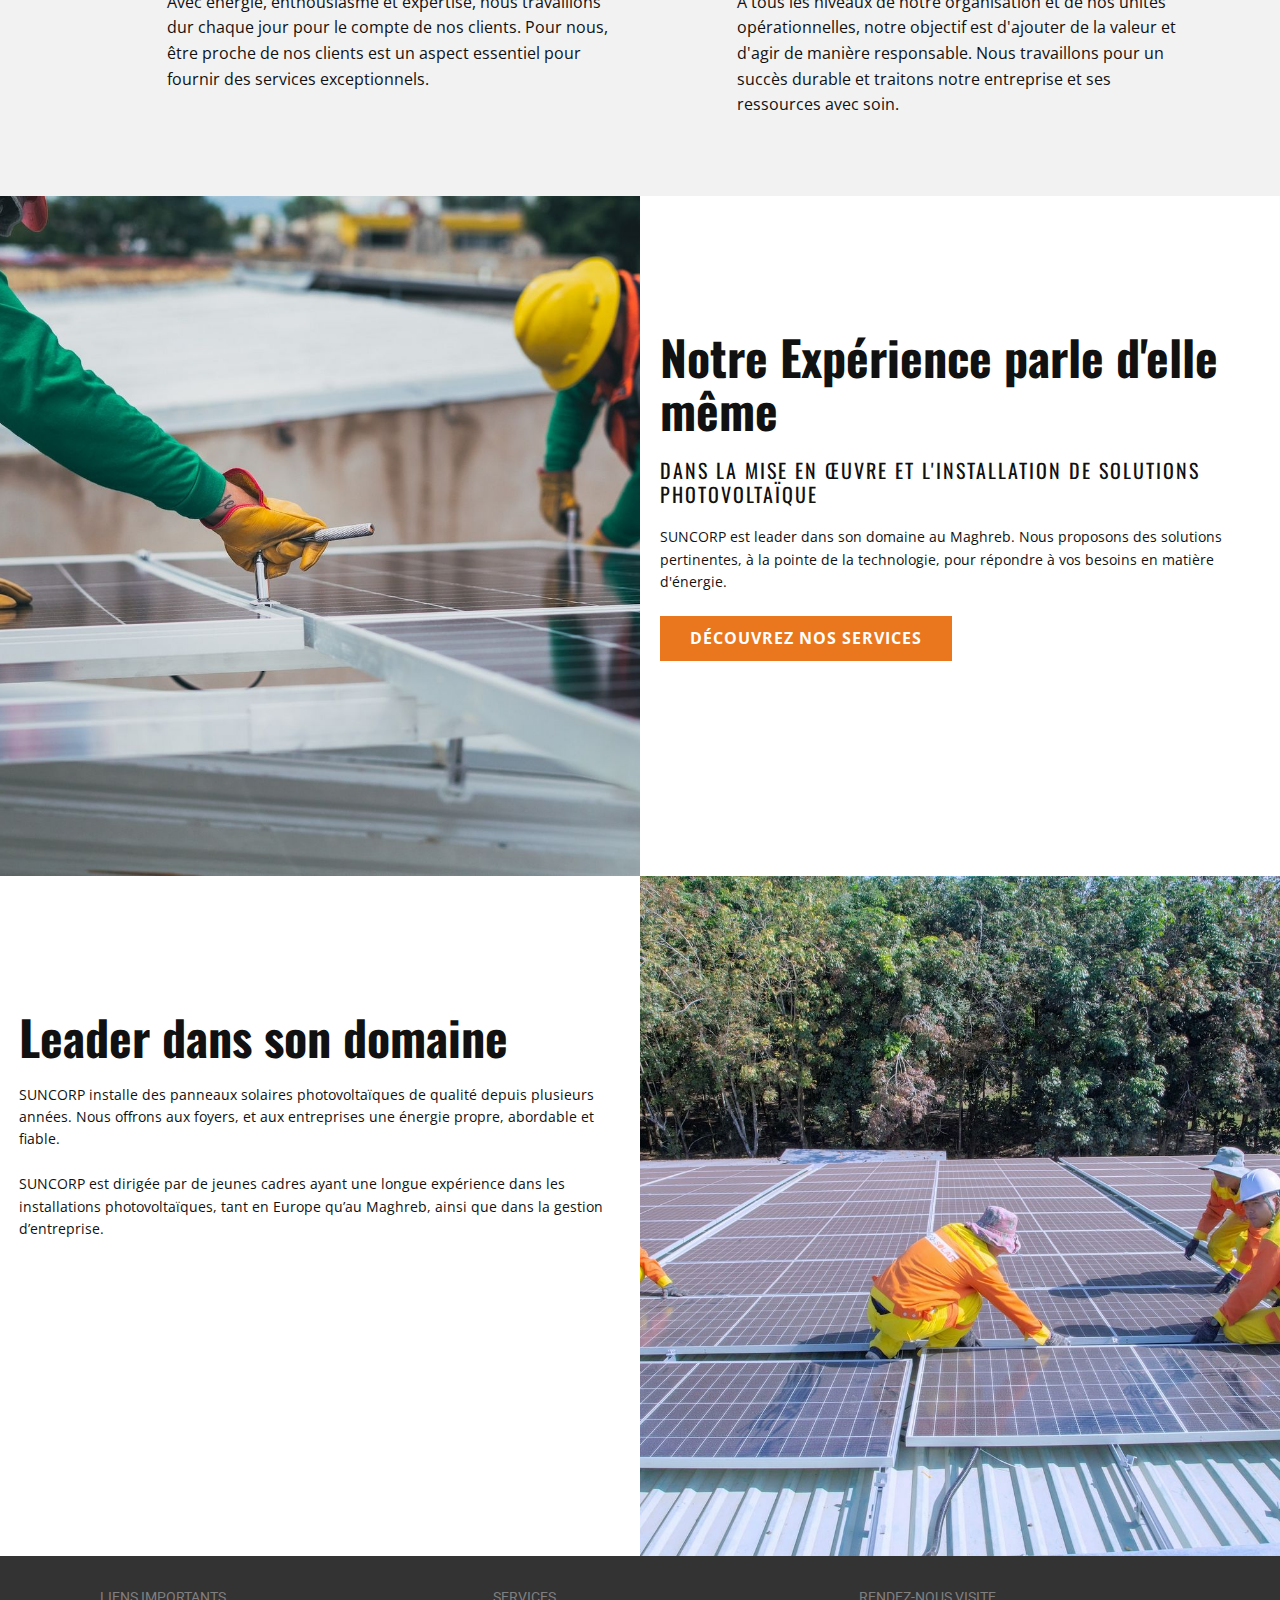
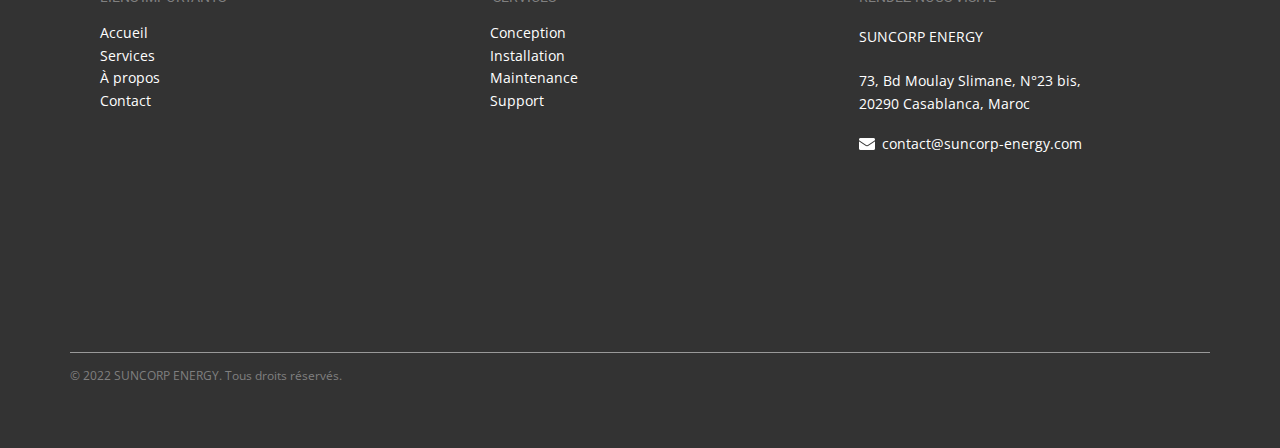
==== commit 5c1549e2: "Update header" ====
--- a/about.html
+++ b/about.html
@@ -33,7 +33,7 @@
     <meta property="og:description" content="">
     <meta property="og:type" content="website">
   </head>
-  <body class="u-body u-xl-mode"><header class="u-clearfix u-header u-sticky-ff0d u-white u-header" id="sec-28bf"><div class="u-clearfix u-sheet u-sheet-1">
+  <body class="u-body u-xl-mode"><header class="u-clearfix u-header u-sticky u-white u-header" id="sec-28bf"><div class="u-clearfix u-sheet u-sheet-1">
         <p class="u-text u-text-default u-text-1">
           <a href="/" class="u-active-none u-border-none u-btn u-button-link u-button-style u-hover-none u-none u-btn-1">English</a>
         </p>
@@ -243,7 +243,7 @@
                       </div>
                     </div><!--/block-->
                   </div><!--/position-->
-                  <div class="u-clearfix u-group-elements u-group-elements-1"><span class="u-align-left u-file-icon u-icon u-text-white u-icon-1"><img src="images/1.png" alt=""></span>
+                  <div class="u-clearfix u-group-elements u-group-elements-1"><span class="u-align-left u-file-icon u-icon u-text-white u-icon-1"><img src="images/4.png" alt=""></span>
                     <p class="u-text u-text-7"> conta<span style="font-weight: 400;"></span>ct@suncorp-energy.com
                     </p>
                   </div>
--- a/nicepage.css
+++ b/nicepage.css
@@ -37065,7 +37065,7 @@
 
 .u-header .u-text-1 {
   font-size: 0.6875rem;
-  margin: 1px 0 0 auto;
+  margin: 2px 0 0 auto;
 }
 
 .u-header .u-btn-1 {
@@ -37079,7 +37079,7 @@
   min-height: 16px;
   width: 94px;
   min-width: 94px;
-  margin: -16px 48px 0 auto;
+  margin: -17px 48px 0 auto;
 }
 
 .u-header .u-icon-1 {
@@ -37129,7 +37129,7 @@
 }
 @media (max-width: 991px) {
   .u-header .u-sheet-1 {
-    min-height: 78px;
+    min-height: 83px;
   }
 
   .u-header .u-image-1 {
@@ -37139,14 +37139,14 @@
 
   .u-header .u-menu-1 {
     width: auto;
-    margin-top: -43px;
+    margin-top: -38px;
     margin-right: 0;
     margin-bottom: 26px;
   }
 }
 @media (max-width: 767px) {
   .u-header .u-sheet-1 {
-    min-height: 84px;
+    min-height: 78px;
   }
 
   .u-header .u-image-1 {
@@ -37156,13 +37156,13 @@
   }
 
   .u-header .u-menu-1 {
-    margin-top: -41px;
-    margin-bottom: 25px;
+    margin-top: -39px;
+    margin-bottom: 23px;
   }
 }
 @media (max-width: 575px) {
   .u-header .u-sheet-1 {
-    min-height: 93px;
+    min-height: 86px;
   }
 
   .u-header .u-image-1 {
@@ -37172,8 +37172,8 @@
   }
 
   .u-header .u-menu-1 {
-    margin-top: -36px;
-    margin-bottom: 27px;
+    margin-top: -40px;
+    margin-bottom: 30px;
   }
 }
  .u-footer {
@@ -37280,7 +37280,6 @@
 .u-footer .u-group-elements-1 {
   width: 227px;
   min-height: 22px;
-  height: auto;
   margin: -66px auto 0 0;
 }
 
@@ -37351,6 +37350,7 @@
 
   .u-footer .u-group-elements-1 {
     width: 227px;
+    height: auto;
   }
 
   .u-footer .u-line-1 {
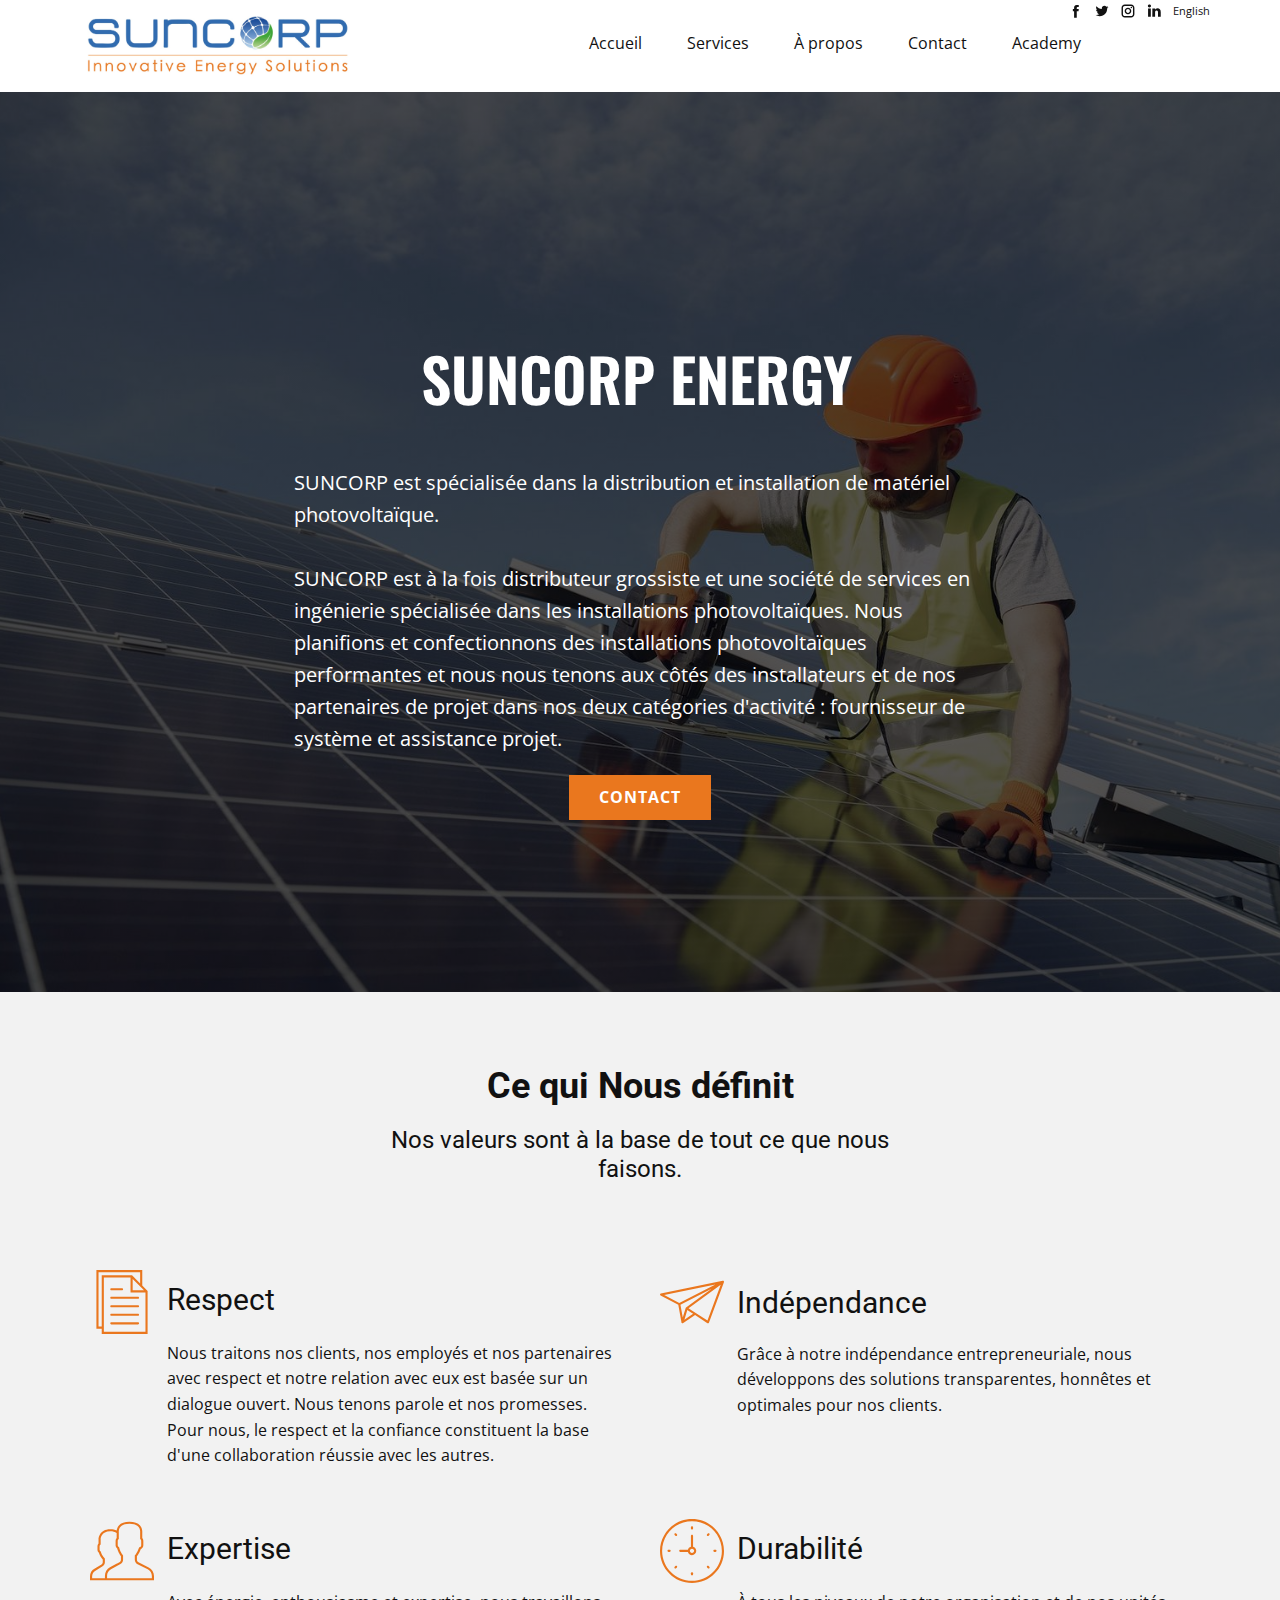
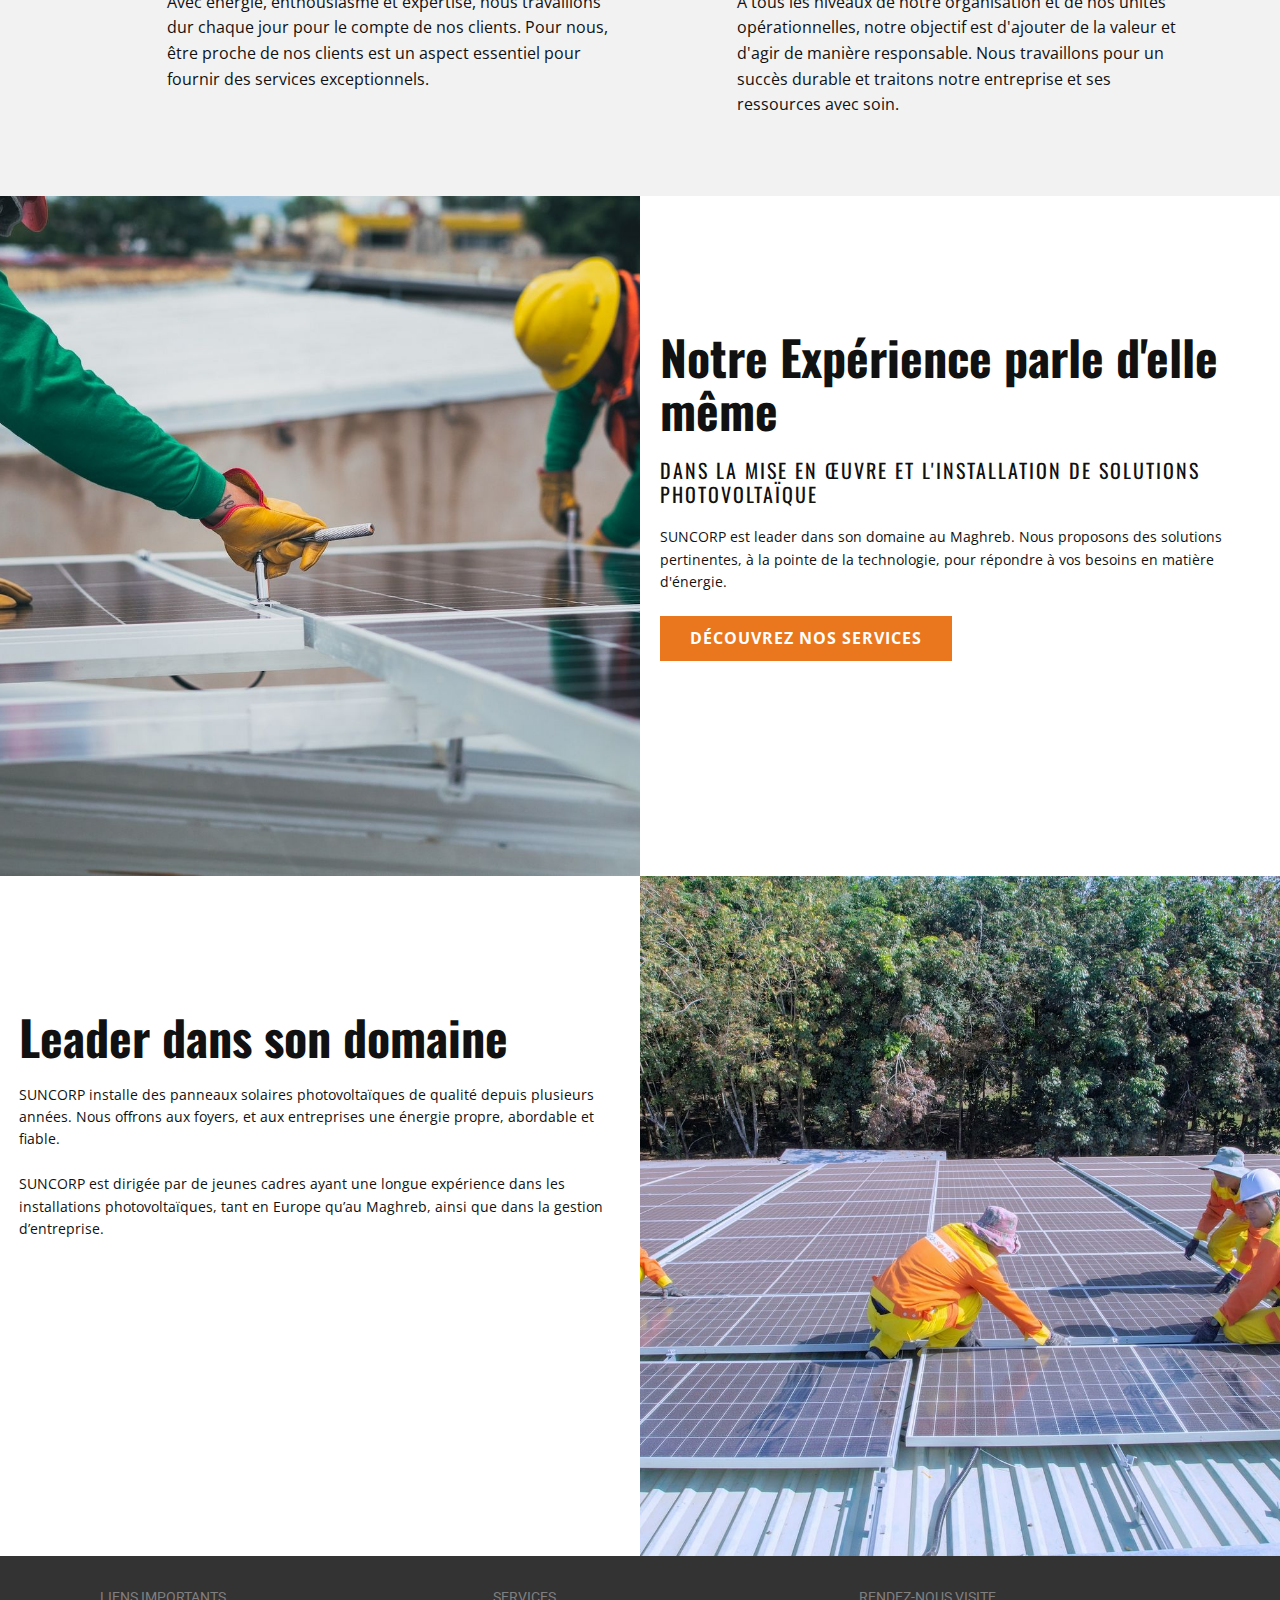
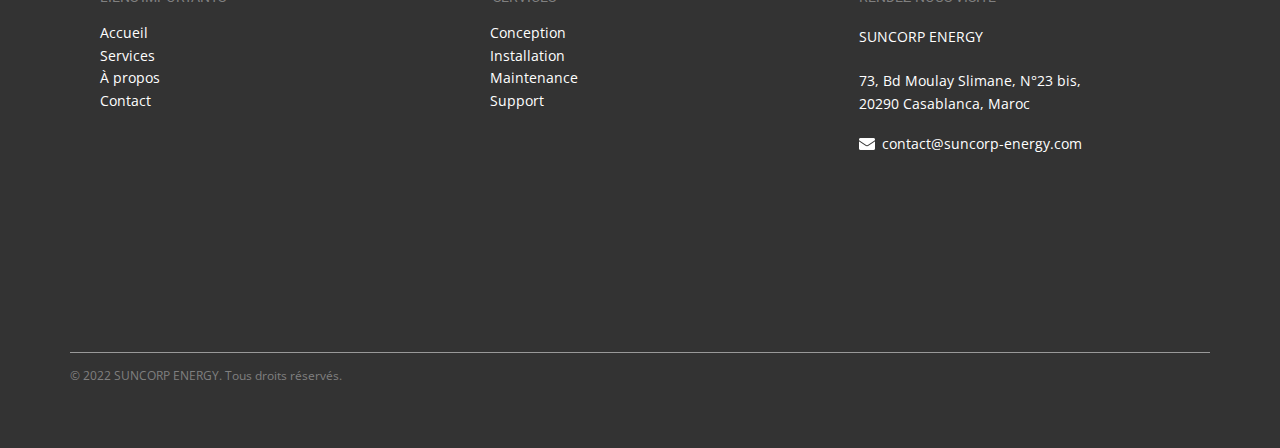
==== commit fec806af: "Update header" ====
--- a/about.html
+++ b/about.html
@@ -33,7 +33,7 @@
     <meta property="og:description" content="">
     <meta property="og:type" content="website">
   </head>
-  <body class="u-body u-xl-mode"><header class="u-clearfix u-header u-sticky u-white u-header" id="sec-28bf"><div class="u-clearfix u-sheet u-sheet-1">
+  <body class="u-body u-xl-mode"><header class="u-clearfix u-header u-white u-header" id="sec-28bf"><div class="u-clearfix u-sheet u-sheet-1">
         <p class="u-text u-text-default u-text-1">
           <a href="/" class="u-active-none u-border-none u-btn u-button-link u-button-style u-hover-none u-none u-btn-1">English</a>
         </p>
